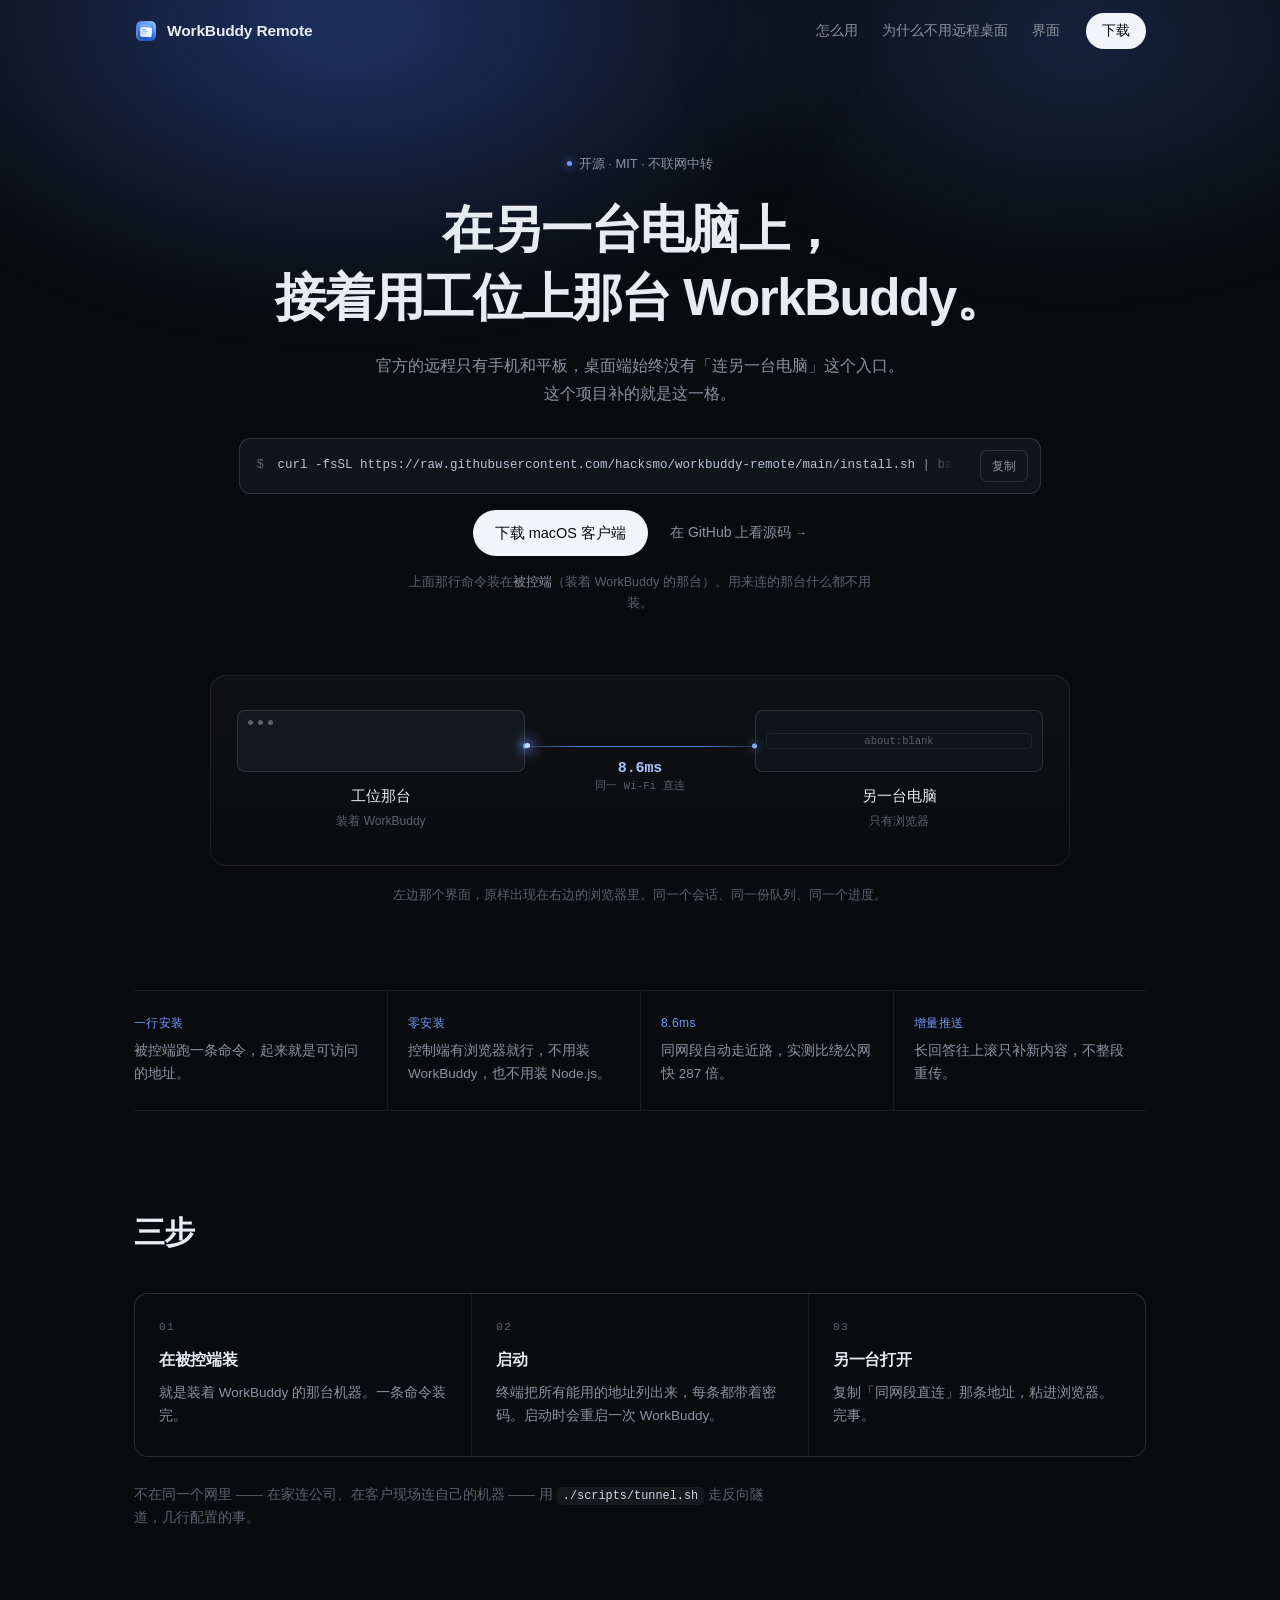
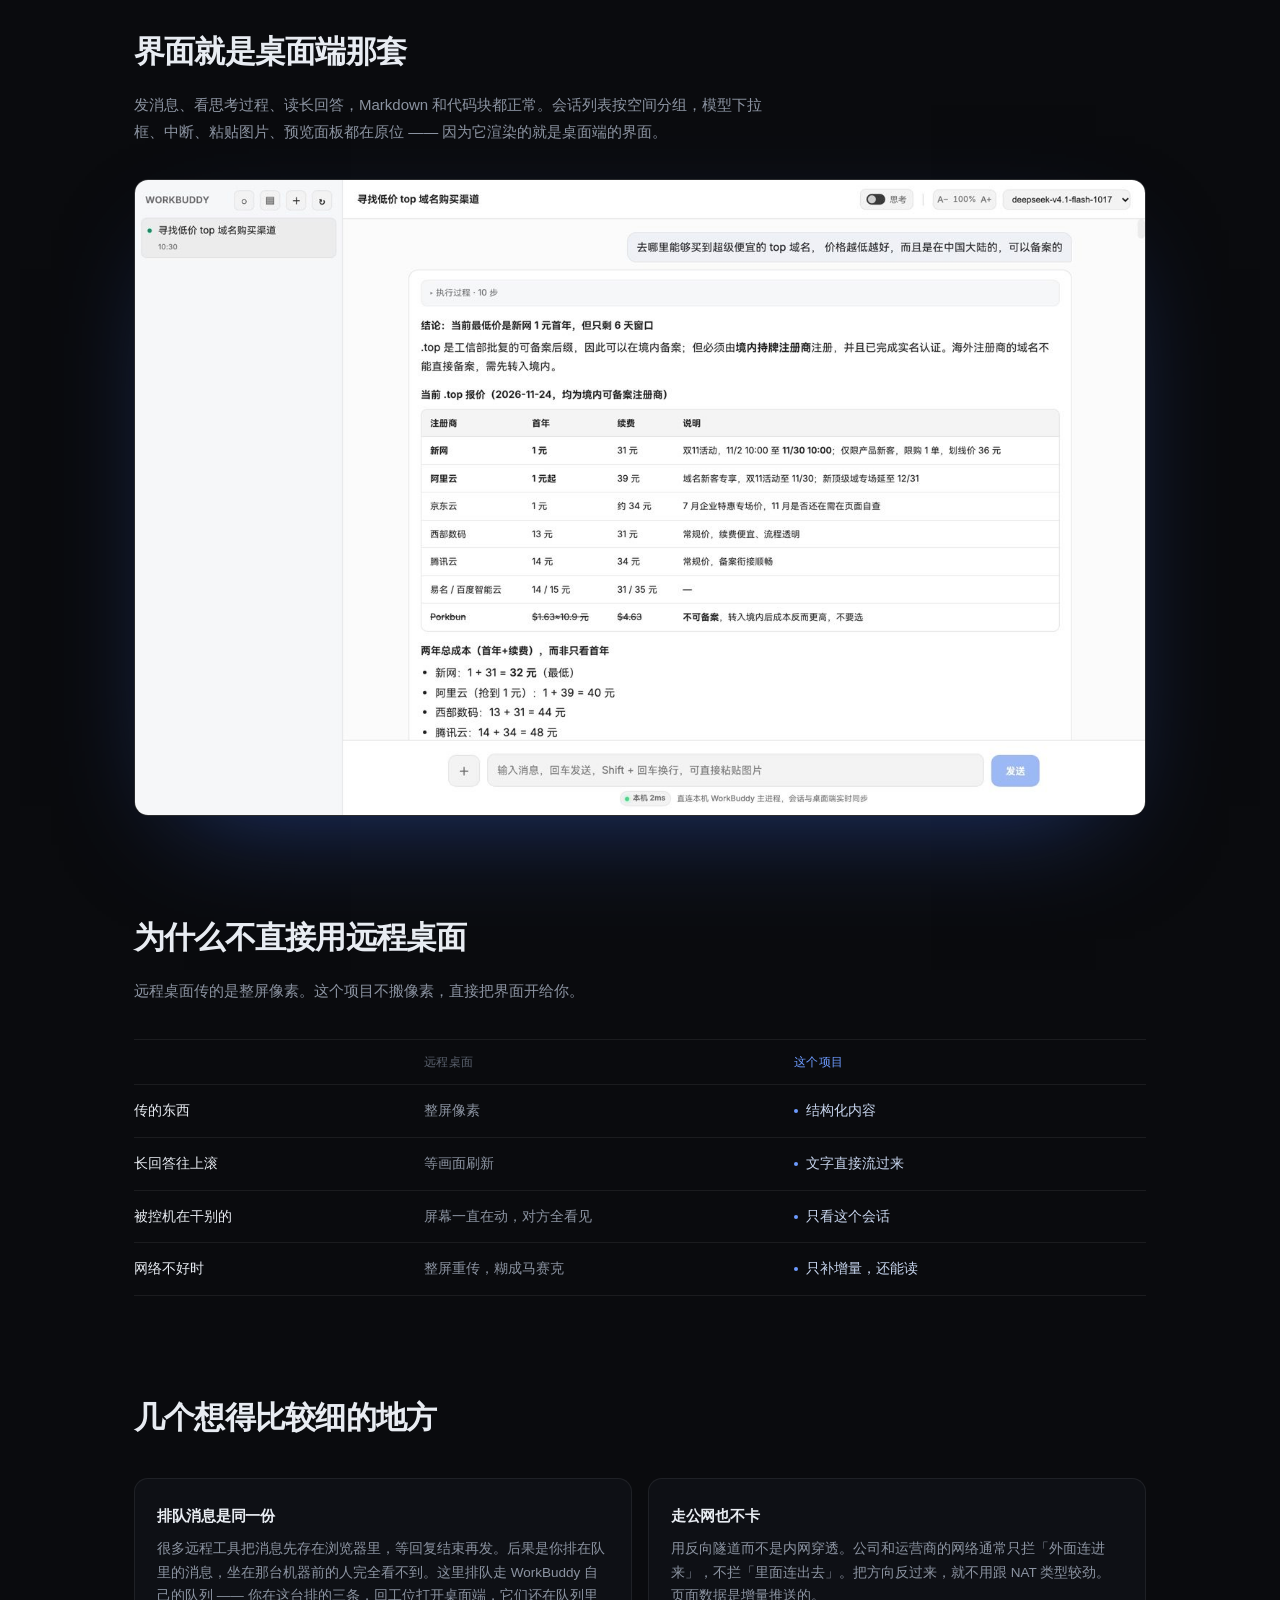
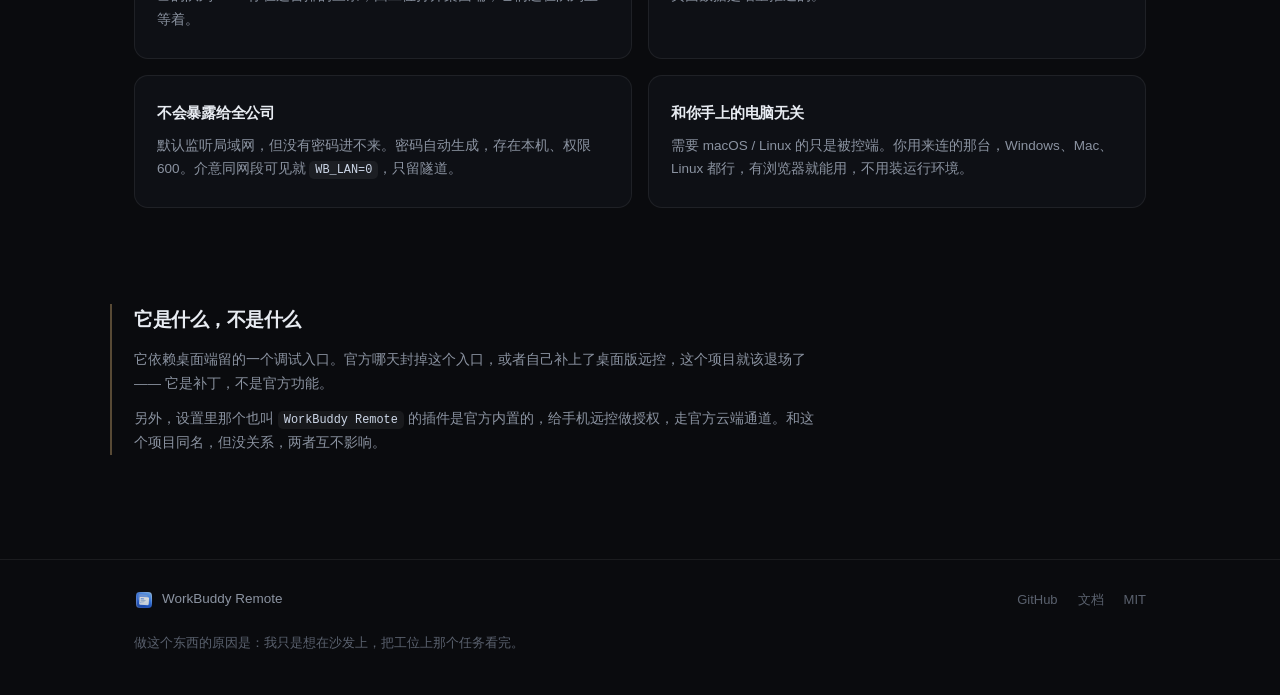
==== site/index.html @ 2e2d2203 "feat: 官网 + /app 部署形态 官网部署在 wb.hackmo.net 根路径，应用挪到 /app。 桥额外认 /app，前端和隧道侧不用改。 旧书签 /?token= 由页面脚本转到 /a" ====
<!DOCTYPE html>
<html lang="zh-CN">
<head>
<meta charset="utf-8">
<meta name="viewport" content="width=device-width, initial-scale=1">
<title>WorkBuddy Remote — 在另一台电脑上，接着用工位上那台 WorkBuddy</title>
<meta name="description" content="官方的远程只有手机和平板，桌面端没有「连另一台电脑」这个入口。这个项目补的就是这一格：在被控机上跑一个小服务，另一台电脑打开浏览器，就是同一个会话、同一份队列。开源，MIT。">
<meta name="theme-color" content="#0a0b0e">
<link rel="icon" href="icon-512.png">
<meta property="og:type" content="website">
<meta property="og:title" content="WorkBuddy Remote — 电脑连电脑">
<meta property="og:description" content="官方的远程只有手机和平板。这个项目补的是电脑连电脑：另一台电脑打开浏览器，就是工位那台的完整界面。">
<meta property="og:image" content="shot-app.jpg">
<meta name="twitter:card" content="summary_large_image">
<link rel="stylesheet" href="site.css">
</head>
<body>

<nav class="top">
  <div class="wrap">
    <a class="logo" href="/"><img src="icon-512.png" alt="" width="24" height="24">WorkBuddy Remote</a>
    <div class="links">
      <a href="#how">怎么用</a>
      <a href="#why">为什么不用远程桌面</a>
      <a href="#ui">界面</a>
    </div>
    <a class="btn sm" href="https://github.com/hacksmo/workbuddy-remote/releases/latest">下载</a>
  </div>
</nav>

<header class="hero">
  <div class="wrap">
    <p class="tag"><i></i>开源 · MIT · 不联网中转</p>
    <h1>在另一台电脑上，<br>接着用工位上那台 WorkBuddy。</h1>
    <p class="sub">官方的远程只有手机和平板，桌面端始终没有「连另一台电脑」这个入口。<br class="wide">这个项目补的就是这一格。</p>

    <div class="cta">
      <div class="cmd">
        <div class="cmd-scroll"><code><span class="p">$</span> curl -fsSL https://raw.githubusercontent.com/hacksmo/workbuddy-remote/main/install.sh | bash</code></div>
        <button type="button" class="copy" aria-label="复制安装命令">复制</button>
      </div>
      <div class="row">
        <a class="btn" href="https://github.com/hacksmo/workbuddy-remote/releases/latest/download/WorkBuddy-Remote.dmg">下载 macOS 客户端</a>
        <a class="arrow" href="https://github.com/hacksmo/workbuddy-remote">在 GitHub 上看源码 <span>→</span></a>
      </div>
      <p class="fine">上面那行命令装在<b>被控端</b>（装着 WorkBuddy 的那台）。用来连的那台什么都不用装。</p>
    </div>

    <!-- 首屏示意图：两台机器之间的连线，这是整个项目的核心，
         比放一张应用截图更直接说明它是干什么的。 -->
    <div class="diagram" aria-label="示意图：工位那台与另一台电脑之间建立直连">
      <div class="node">
        <div class="win-mini">
          <span class="dot"></span><span class="dot"></span><span class="dot"></span>
        </div>
        <b>工位那台</b>
        <em>装着 WorkBuddy</em>
      </div>

      <div class="wire">
        <div class="wire-line"><span class="pulse"></span></div>
        <div class="wire-tag"><b>8.6ms</b><em>同一 Wi-Fi 直连</em></div>
      </div>

      <div class="node right">
        <div class="win-mini bare">
          <span class="url">about:blank</span>
        </div>
        <b>另一台电脑</b>
        <em>只有浏览器</em>
      </div>
    </div>

    <p class="diagram-note">左边那个界面，原样出现在右边的浏览器里。同一个会话、同一份队列、同一个进度。</p>
  </div>
</header>

<section class="facts">
  <div class="wrap">
    <ul>
      <li><b>一行安装</b><p>被控端跑一条命令，起来就是可访问的地址。</p></li>
      <li><b>零安装</b><p>控制端有浏览器就行，不用装 WorkBuddy，也不用装 Node.js。</p></li>
      <li><b>8.6ms</b><p>同网段自动走近路，实测比绕公网快 287 倍。</p></li>
      <li><b>增量推送</b><p>长回答往上滚只补新内容，不整段重传。</p></li>
    </ul>
  </div>
</section>

<section id="how" class="sec">
  <div class="wrap">
    <h2>三步</h2>
    <div class="steps">
      <div class="step">
        <span class="n">01</span>
        <h3>在被控端装</h3>
        <p>就是装着 WorkBuddy 的那台机器。一条命令装完。</p>
      </div>
      <div class="step">
        <span class="n">02</span>
        <h3>启动</h3>
        <p>终端把所有能用的地址列出来，每条都带着密码。启动时会重启一次 WorkBuddy。</p>
      </div>
      <div class="step">
        <span class="n">03</span>
        <h3>另一台打开</h3>
        <p>复制「同网段直连」那条地址，粘进浏览器。完事。</p>
      </div>
    </div>
    <p class="note">不在同一个网里 —— 在家连公司、在客户现场连自己的机器 —— 用 <code>./scripts/tunnel.sh</code> 走反向隧道，几行配置的事。</p>
  </div>
</section>

<section id="ui" class="sec shot-sec">
  <div class="wrap">
    <h2>界面就是桌面端那套</h2>
    <p class="lead">发消息、看思考过程、读长回答，Markdown 和代码块都正常。会话列表按空间分组，模型下拉框、中断、粘贴图片、预览面板都在原位 —— 因为它渲染的就是桌面端的界面。</p>
    <div class="shot">
      <img src="shot-app.jpg" alt="在另一台电脑浏览器里打开的 WorkBuddy 界面" loading="lazy">
    </div>
  </div>
</section>

<section id="why" class="sec">
  <div class="wrap">
    <h2>为什么不直接用远程桌面</h2>
    <p class="lead">远程桌面传的是整屏像素。这个项目不搬像素，直接把界面开给你。</p>
    <div class="table">
      <div class="tr th"><span></span><span>远程桌面</span><span>这个项目</span></div>
      <div class="tr"><span>传的东西</span><span>整屏像素</span><span class="good">结构化内容</span></div>
      <div class="tr"><span>长回答往上滚</span><span>等画面刷新</span><span class="good">文字直接流过来</span></div>
      <div class="tr"><span>被控机在干别的</span><span>屏幕一直在动，对方全看见</span><span class="good">只看这个会话</span></div>
      <div class="tr"><span>网络不好时</span><span>整屏重传，糊成马赛克</span><span class="good">只补增量，还能读</span></div>
    </div>
  </div>
</section>

<section class="sec">
  <div class="wrap">
    <h2>几个想得比较细的地方</h2>
    <div class="cards">
      <div class="card">
        <h3>排队消息是同一份</h3>
        <p>很多远程工具把消息先存在浏览器里，等回复结束再发。后果是你排在队里的消息，坐在那台机器前的人完全看不到。这里排队走 WorkBuddy 自己的队列 —— 你在这台排的三条，回工位打开桌面端，它们还在队列里等着。</p>
      </div>
      <div class="card">
        <h3>走公网也不卡</h3>
        <p>用反向隧道而不是内网穿透。公司和运营商的网络通常只拦「外面连进来」，不拦「里面连出去」。把方向反过来，就不用跟 NAT 类型较劲。页面数据是增量推送的。</p>
      </div>
      <div class="card">
        <h3>不会暴露给全公司</h3>
        <p>默认监听局域网，但没有密码进不来。密码自动生成，存在本机、权限 600。介意同网段可见就 <code>WB_LAN=0</code>，只留隧道。</p>
      </div>
      <div class="card">
        <h3>和你手上的电脑无关</h3>
        <p>需要 macOS / Linux 的只是被控端。你用来连的那台，Windows、Mac、Linux 都行，有浏览器就能用，不用装运行环境。</p>
      </div>
    </div>
  </div>
</section>

<section class="sec honest">
  <div class="wrap">
    <h2>它是什么，不是什么</h2>
    <p>它依赖桌面端留的一个调试入口。官方哪天封掉这个入口，或者自己补上了桌面版远控，这个项目就该退场了 —— 它是补丁，不是官方功能。</p>
    <p>另外，设置里那个也叫 <code>WorkBuddy Remote</code> 的插件是官方内置的，给手机远控做授权，走官方云端通道。和这个项目同名，但没关系，两者互不影响。</p>
  </div>
</section>

<footer>
  <div class="wrap">
    <div class="f-left">
      <img src="icon-512.png" alt="" width="20" height="20">
      <span>WorkBuddy Remote</span>
    </div>
    <div class="f-right">
      <a href="https://github.com/hacksmo/workbuddy-remote">GitHub</a>
      <a href="https://github.com/hacksmo/workbuddy-remote/blob/main/README.md">文档</a>
      <a href="https://github.com/hacksmo/workbuddy-remote/blob/main/LICENSE">MIT</a>
    </div>
  </div>
  <div class="wrap f-note">
    <p>做这个东西的原因是：我只是想在沙发上，把工位上那个任务看完。</p>
  </div>
</footer>

<script>
/* 复制安装命令 */
document.querySelector('.copy')?.addEventListener('click', function () {
  var cmd = 'curl -fsSL https://raw.githubusercontent.com/hacksmo/workbuddy-remote/main/install.sh | bash';
  var btn = this, old = btn.textContent;
  var done = function () {
    btn.textContent = '已复制'; btn.classList.add('ok');
    setTimeout(function () { btn.textContent = old; btn.classList.remove('ok'); }, 1600);
  };
  if (navigator.clipboard && window.isSecureContext) {
    navigator.clipboard.writeText(cmd).then(done, function () {});
  } else {
    var ta = document.createElement('textarea');
    ta.value = cmd; ta.style.position = 'fixed'; ta.style.opacity = '0';
    document.body.appendChild(ta); ta.select();
    try { document.execCommand('copy'); done(); } catch (e) {}
    document.body.removeChild(ta);
  }
  /* 窄屏命令条是横向滚动的，复制后把它滚到末尾：
     用户点「复制」时看到的应该是「| bash」结尾，而不是半截 URL。 */
  var box = document.querySelector('.cmd code');
  if (box && box.scrollWidth > box.clientWidth) box.scrollLeft = box.scrollWidth;
});

/* 旧的带密码链接：以前书签里存的是 https://wb.hackmo.net/?token=xxx，
   现在根路径是官网了。检测到 token 就直接转到应用，别让老链接失效。 */
(function () {
  var t = new URLSearchParams(location.search).get('token');
  if (t) location.replace('/app?token=' + encodeURIComponent(t));
})();

/* 导航滚动时加背景 */
(function () {
  var nav = document.querySelector('nav.top');
  var on = function () { nav.classList.toggle('scrolled', window.scrollY > 12); };
  on(); addEventListener('scroll', on, { passive: true });
})();
</script>
</body>
</html>
---- site/site.css ----
/* ==========================================================================
   WorkBuddy Remote — 官网
   深色、单一强调色（取应用图标的蓝）。版式参考 Sift 官网的骨架：
   fixed nav → 大标题 → 一行安装 → 事实条 → 分节 → 对比表 → 页脚。
   但视觉语言按这个项目的性格来：线更少、更冷、不用 macOS 窗口样例，
   首屏放的是一条「两台机器连着」的线。
   ========================================================================== */

:root {
  --bg: #0a0b0e;
  --bg2: #0e1015;
  --card: #11141a;
  --line: rgba(255, 255, 255, .07);
  --line2: rgba(255, 255, 255, .13);
  --tx: #e8ecf2;
  --mu: #8b93a1;
  --mu2: #5a616e;
  --blue: #6d9bff;
  --blue-d: #3b6ae0;
  --ok: #7ee0a8;
  --sans: -apple-system, "SF Pro Text", "PingFang SC", "Hiragino Sans GB",
          "Microsoft YaHei", "Helvetica Neue", Arial, sans-serif;
  --mono: ui-monospace, "SF Mono", Menlo, Consolas, monospace;
}

* { box-sizing: border-box; margin: 0; padding: 0 }

html {
  scroll-behavior: smooth;
  color-scheme: dark;
  scroll-padding-top: 84px;
}

body {
  background: var(--bg);
  color: var(--tx);
  font: 16px/1.68 var(--sans);
  -webkit-font-smoothing: antialiased;
  overflow-x: hidden;
}

a { color: inherit; text-decoration: none }
button { font: inherit; color: inherit; background: none; border: 0; cursor: pointer }
img { max-width: 100%; display: block }
:focus-visible { outline: 2px solid var(--blue); outline-offset: 3px; border-radius: 6px }

.wrap { max-width: 1060px; margin: 0 auto; padding: 0 24px }

h1, h2, h3 { font-weight: 600; letter-spacing: -.02em }
code {
  font-family: var(--mono);
  font-size: .88em;
  background: rgba(255, 255, 255, .06);
  border-radius: 5px;
  padding: 2px 6px;
  color: #cdd7e8;
}

/* ---------- nav ---------- */
nav.top {
  position: fixed; inset: 0 0 auto 0; z-index: 50;
  border-bottom: 1px solid transparent;
  transition: background .3s, border-color .3s;
}
nav.top.scrolled {
  background: rgba(10, 11, 14, .76);
  backdrop-filter: blur(14px); -webkit-backdrop-filter: blur(14px);
  border-color: var(--line);
}
nav.top .wrap { height: 62px; display: flex; align-items: center; gap: 26px }
.logo {
  display: flex; align-items: center; gap: 9px;
  font-weight: 600; font-size: 15.5px; letter-spacing: -.01em;
  margin-right: auto; white-space: nowrap;
}
.logo img { width: 24px; height: 24px; border-radius: 7px }
.links { display: flex; gap: 24px; font-size: 14px; color: var(--mu) }
.links a { transition: color .2s; white-space: nowrap }
.links a:hover { color: var(--tx) }

.btn {
  display: inline-flex; align-items: center; justify-content: center; gap: 8px;
  background: #f1f4f9; color: #080a0d;
  border-radius: 999px; padding: 11px 22px;
  font-size: 14.5px; font-weight: 500; white-space: nowrap;
  transition: transform .2s, box-shadow .2s;
}
.btn:hover { transform: translateY(-1px); box-shadow: 0 8px 28px -6px rgba(109, 155, 255, .5) }
.btn.sm { padding: 7px 16px; font-size: 13.5px }
.arrow { font-size: 14px; color: var(--mu); transition: color .2s }
.arrow span { font-size: 12px }
.arrow:hover { color: var(--tx) }

/* ---------- hero ---------- */
.hero { position: relative; padding: 148px 0 0; text-align: center }

/* 极光：两块大半径柔光，慢慢飘。给深色底一点空间感，
   不抢内容——所以不透明度压得很低，最亮处也只有 .5。 */
.hero::before, .hero::after {
  content: ""; position: absolute; border-radius: 50%;
  filter: blur(30px); pointer-events: none; z-index: -1;
}
.hero::before {
  width: 1000px; height: 600px; left: -12%; top: -280px;
  background: radial-gradient(closest-side, rgba(59, 106, 224, .42), rgba(59, 106, 224, 0));
  animation: drift 24s ease-in-out infinite alternate;
}
.hero::after {
  width: 760px; height: 480px; right: -14%; top: -200px;
  background: radial-gradient(closest-side, rgba(45, 82, 160, .34), rgba(45, 82, 160, 0));
  animation: drift 30s ease-in-out infinite alternate-reverse;
}
@keyframes drift { to { transform: translate3d(80px, 44px, 0) scale(1.06) } }

.tag {
  display: inline-flex; align-items: center; gap: 7px;
  font-size: 13px; color: var(--mu); margin-bottom: 22px;
}
.tag i {
  width: 5px; height: 5px; border-radius: 50%;
  background: var(--blue); box-shadow: 0 0 10px var(--blue);
}

.hero h1 {
  font-size: clamp(26px, 4vw, 52px);
  line-height: 1.32;
  letter-spacing: -.03em;
  font-weight: 600;
}
.sub {
  max-width: 620px; margin: 20px auto 0;
  color: var(--mu); font-size: 16px; line-height: 1.75;
}

.cta { margin-top: 30px; display: flex; flex-direction: column; align-items: center; gap: 16px }
.cta .row {
  display: flex; gap: 22px; align-items: center;
  flex-wrap: wrap; justify-content: center;
}
.fine { font-size: 12.5px; color: var(--mu2); line-height: 1.7; max-width: 480px }
.fine b { color: var(--mu); font-weight: 500 }

/* 安装命令条：等宽字体 + 右侧复制。
   窄屏下这条命令比屏幕宽，绝不能让它撑破布局 —— 所以 code 自己横向滚动，
   并且在右边缘加一层渐隐，暗示「还能往右拖」。没有渐隐的话，
   用户看到的是被硬切掉的半截 URL，会以为页面坏了。 */
.cmd {
  display: flex; align-items: center; gap: 12px;
  max-width: 100%;
  background: var(--card);
  border: 1px solid var(--line2);
  border-radius: 11px;
  padding: 11px 12px 11px 16px;
  text-align: left;
}
.cmd .cmd-scroll { position: relative; min-width: 0; flex: 1; overflow: hidden }
.cmd .cmd-scroll::after {
  content: ""; position: absolute; top: -2px; right: 0; bottom: -2px; width: 52px;
  background: linear-gradient(90deg, rgba(17, 20, 26, 0) 0%, var(--card) 72%);
  pointer-events: none;
}
.cmd code {
  display: block;
  background: none; padding: 0; font-size: 12.5px; color: #b9c4d6;
  white-space: nowrap; overflow-x: auto; scrollbar-width: none;
}
.cmd code::-webkit-scrollbar { display: none }
.cmd .p { color: var(--mu2); margin-right: 6px }
.copy {
  flex: none; font-size: 12px; color: var(--mu);
  border: 1px solid var(--line2); border-radius: 7px;
  padding: 5px 11px; transition: color .2s, border-color .2s, background .2s;
}
.copy:hover { color: var(--tx); border-color: rgba(255, 255, 255, .3) }
.copy.ok { color: var(--ok); border-color: rgba(126, 224, 168, .4); background: rgba(126, 224, 168, .08) }

/* ---------- 首屏连线示意图 ---------- */
.diagram {
  display: grid;
  grid-template-columns: 1fr minmax(150px, 230px) 1fr;
  align-items: center;
  max-width: 860px;
  margin: 60px auto 0;
  padding: 34px 26px;
  border: 1px solid var(--line);
  border-radius: 16px;
  background: linear-gradient(180deg, rgba(255, 255, 255, .028), rgba(255, 255, 255, .008));
}
.diagram .node { text-align: center }
.diagram .node b { display: block; font-size: 14.5px; font-weight: 500; margin-top: 12px }
.diagram .node em {
  display: block; font-style: normal;
  font-size: 12px; color: var(--mu2); margin-top: 3px;
}

/* 两个窗口的缩略：左边有标题栏三个点，右边只有地址栏，
   差别本身就是「被控端跑着应用 / 控制端只是个浏览器」的暗示。 */
.win-mini {
  height: 62px; border-radius: 8px;
  background: #14171e;
  border: 1px solid var(--line2);
  display: flex; align-items: flex-start; gap: 5px;
  padding: 9px 10px;
}
.win-mini .dot { width: 5px; height: 5px; border-radius: 50%; background: var(--mu2) }
.win-mini.bare { align-items: center; background: #10131a }
.win-mini .url {
  font: 10.5px var(--mono); color: var(--mu2);
  border: 1px solid var(--line); border-radius: 4px;
  padding: 1px 7px; width: 100%;
}

/* 连线：做成一条有端点圆圈的实线，不再靠渐变淡出。
   最早写成两端透明的渐变，结果是整条线几乎看不见 —— 而它是首屏唯一的
   视觉主张，弱化到不可辨就等于没画。现在两端各一个小圆点当「接口」。 */
.wire { position: relative; text-align: center }
.wire-line {
  position: relative; height: 1px;
  background: linear-gradient(90deg, rgba(109, 155, 255, .18), rgba(109, 155, 255, .8) 22%, rgba(109, 155, 255, .8) 78%, rgba(109, 155, 255, .18));
}
.wire-line::before, .wire-line::after {
  content: ""; position: absolute; top: 50%;
  width: 5px; height: 5px; border-radius: 50%;
  background: #7ea6ff; transform: translateY(-50%);
  box-shadow: 0 0 9px rgba(109, 155, 255, .9);
}
.wire-line::before { left: -2px }
.wire-line::after  { right: -2px }
/* 沿着线跑的一个光点，表示「有东西在实时流过去」。 */
.wire-line .pulse {
  position: absolute; top: -2.5px; left: 0;
  width: 5px; height: 5px; border-radius: 50%;
  background: #cfdcff; box-shadow: 0 0 14px 3px rgba(109, 155, 255, .95);
  animation: run 2.6s cubic-bezier(.5, 0, .5, 1) infinite;
}
@keyframes run {
  0% { left: 2%; opacity: 0 }
  15% { opacity: 1 }
  85% { opacity: 1 }
  100% { left: 94%; opacity: 0 }
}
/* 标签压在线的下方中间，数值比说明重，一眼能抓到这个项目的速度卖点。 */
.wire-tag {
  margin-top: 13px; white-space: nowrap;
  display: flex; flex-direction: column; align-items: center; gap: 1px;
}
.wire-tag b {
  font: 600 15px var(--mono); color: #a9c4ff;
  letter-spacing: -.01em;
}
.wire-tag em {
  font-style: normal; font-size: 10.5px; color: var(--mu2);
  font-family: var(--mono); letter-spacing: .02em;
}

.diagram-note {
  font-size: 13px; color: var(--mu2);
  margin-top: 18px; text-align: center;
}

/* ---------- 事实条 ---------- */
.facts { padding: 84px 0 0 }
.facts ul {
  display: grid; grid-template-columns: repeat(4, 1fr);
  list-style: none;
  border-top: 1px solid var(--line);
  border-bottom: 1px solid var(--line);
}
.facts li { padding: 22px 20px 24px; border-left: 1px solid var(--line) }
.facts li:first-child { border-left: 0; padding-left: 0 }
.facts b {
  display: block; font-size: 12px; font-weight: 500;
  color: var(--blue); letter-spacing: .04em; margin-bottom: 7px;
}
.facts p { font-size: 13.5px; line-height: 1.7; color: var(--mu) }

/* ---------- 通用分节 ---------- */
.sec { padding: 96px 0 0 }
.sec > .wrap > h2 {
  font-size: clamp(22px, 2.6vw, 31px);
  letter-spacing: -.025em;
  margin-bottom: 14px;
}
.lead {
  max-width: 640px; color: var(--mu);
  font-size: 15px; line-height: 1.78; margin-bottom: 34px;
}
.note {
  margin-top: 26px; font-size: 13.5px; color: var(--mu2);
  max-width: 640px; line-height: 1.75;
}

/* 三步：编号很大、很淡，压在上面当节奏标记，不用图标。 */
.steps {
  display: grid; grid-template-columns: repeat(3, 1fr);
  gap: 1px; background: var(--line);
  border: 1px solid var(--line); border-radius: 14px;
  overflow: hidden; margin-top: 34px;
}
.step { background: var(--bg); padding: 26px 24px 28px }
.step .n {
  display: block; font: 500 11.5px var(--mono);
  color: var(--mu2); letter-spacing: .1em; margin-bottom: 14px;
}
.step h3 { font-size: 15.5px; font-weight: 600; margin-bottom: 8px }
.step p { font-size: 13.5px; line-height: 1.72; color: var(--mu) }

/* 截图：只给一层很淡的描边和外扩光，不用窗口假 chrome ——
   图里本来就是一个完整的界面，再套一层浏览器框会显得廉价。 */
.shot {
  border: 1px solid var(--line2);
  border-radius: 14px;
  overflow: hidden;
  box-shadow: 0 40px 110px -50px rgba(59, 106, 224, .55);
}
.shot img { width: 100%; height: auto }

/* ---------- 对比表 ---------- */
.table {
  border-top: 1px solid var(--line);
  border-bottom: 1px solid var(--line);
  margin-top: 30px;
}
.tr {
  display: grid;
  grid-template-columns: 1.1fr 1.5fr 1.5fr;
  border-top: 1px solid var(--line);
}
.tr:first-child { border-top: 0 }
.tr > span {
  padding: 15px 18px;
  font-size: 13.5px;
  color: var(--mu);
  line-height: 1.6;
}
.tr > span:first-child { color: var(--tx); padding-left: 0 }
.tr.th > span {
  font-size: 11.5px; color: var(--mu2);
  letter-spacing: .05em; padding-top: 13px; padding-bottom: 13px;
}
.tr.th > span:last-child { color: var(--blue) }
.tr .good { color: #c8d6ef }
.tr .good::before {
  content: ""; display: inline-block;
  width: 4px; height: 4px; border-radius: 50%;
  background: var(--blue); margin-right: 8px; vertical-align: 2px;
}

/* ---------- 卡片 ---------- */
.cards {
  display: grid; grid-template-columns: 1fr 1fr;
  gap: 16px; margin-top: 34px;
}
.card {
  padding: 24px 22px 26px;
  border: 1px solid var(--line);
  border-radius: 14px;
  background: var(--bg2);
  transition: border-color .25s, background .25s;
}
.card:hover { border-color: var(--line2); background: #111419 }
.card h3 { font-size: 15px; font-weight: 600; margin-bottom: 9px }
.card p { font-size: 13.5px; line-height: 1.75; color: var(--mu) }

/* 诚实声明：故意用一层很淡的琥珀色边框，和正文区分开，
   读起来像脚注而不是卖点。 */
.honest > .wrap {
  border-left: 2px solid rgba(255, 208, 138, .32);
  padding-left: 22px;
}
.honest h2 { font-size: 19px !important; margin-bottom: 12px !important }
.honest p {
  font-size: 13.5px; line-height: 1.8;
  color: var(--mu); max-width: 680px; margin-bottom: 10px;
}

/* ---------- footer ---------- */
footer {
  margin-top: 104px;
  border-top: 1px solid var(--line);
  padding: 28px 0 40px;
}
footer .wrap { display: flex; align-items: center; gap: 20px }
.f-left {
  display: flex; align-items: center; gap: 8px;
  font-size: 13.5px; color: var(--mu);
  margin-right: auto;
}
.f-left img { width: 20px; height: 20px; border-radius: 6px; opacity: .85 }
.f-right { display: flex; gap: 20px; font-size: 13px; color: var(--mu2) }
.f-right a { transition: color .2s }
.f-right a:hover { color: var(--tx) }
.f-note { margin-top: 22px }
.f-note p { font-size: 12.5px; color: var(--mu2) }

/* ---------- 窄屏 ---------- */
@media (max-width: 860px) {
  .links { display: none }
  .hero { padding-top: 116px }
  .diagram {
    grid-template-columns: 1fr;
    gap: 18px; padding: 26px 20px;
  }
  /* 竖排时线要变成纵向，光点也跟着改成上下跑 */
  .wire-line {
    width: 1px; height: 34px; margin: 0 auto;
    background: linear-gradient(180deg, transparent, rgba(109, 155, 255, .55) 20%, rgba(109, 155, 255, .55) 80%, transparent);
  }
  .wire-line .pulse {
    top: 0; left: -2px;
    animation: run-down 2.6s cubic-bezier(.5, 0, .5, 1) infinite;
  }
  @keyframes run-down {
    0% { top: 2%; opacity: 0 }
    15% { opacity: 1 }
    85% { opacity: 1 }
    100% { top: 92%; opacity: 0 }
  }
  .wire-tag { margin-top: 10px; font-size: 11px }

  .facts ul { grid-template-columns: 1fr 1fr }
  .facts li { border-left: 0; padding-left: 0; border-top: 1px solid var(--line) }
  .facts li:nth-child(-n+2) { border-top: 0 }
  .facts li:nth-child(even) { padding-left: 18px; border-left: 1px solid var(--line) }

  .steps { grid-template-columns: 1fr }
  .cards { grid-template-columns: 1fr }

  /* 对比表在窄屏改成一格一块：三列并排会把中文挤成竖排单字 */
  .tr.th { display: none }
  .tr {
    grid-template-columns: 1fr;
    padding: 16px 0;
  }
  .tr > span { padding: 2px 0; font-size: 13px }
  .tr > span:first-child {
    font-size: 11.5px; color: var(--mu2);
    letter-spacing: .04em; margin-bottom: 6px;
  }
  .tr > span:nth-child(2)::before { content: "远程桌面 · "; color: var(--mu2) }
  .tr > span:nth-child(3)::before { content: "这个项目 · "; color: var(--mu2) }

  footer .wrap { flex-direction: column; align-items: flex-start; gap: 14px }
  .f-right { gap: 18px }
}

@media (max-width: 560px) {
  .wrap { padding: 0 18px }
  .hero { padding-top: 104px }
  .cmd { padding: 10px; gap: 8px; width: 100% }
  /* 12.5px 在手机上不好读，而且这条命令是唯一入口，不该缩到次要。
     11px 那版截图里已经糊成一片，加到 12px 并缩小左右内边距换空间。 */
  .cmd code { font-size: 12px }
  .cmd .cmd-scroll::after { width: 44px }
  .cta .row { gap: 14px }
  .sec { padding-top: 72px }
  .facts { padding-top: 60px }
  .honest > .wrap { padding-left: 16px }
}

@media (max-width: 380px) {
  .hero h1 { font-size: 23px }
  .wire-tag { font-size: 10px }
}

@media (prefers-reduced-motion: reduce) {
  * { animation: none !important; transition: none !important }
  html { scroll-behavior: auto }
}
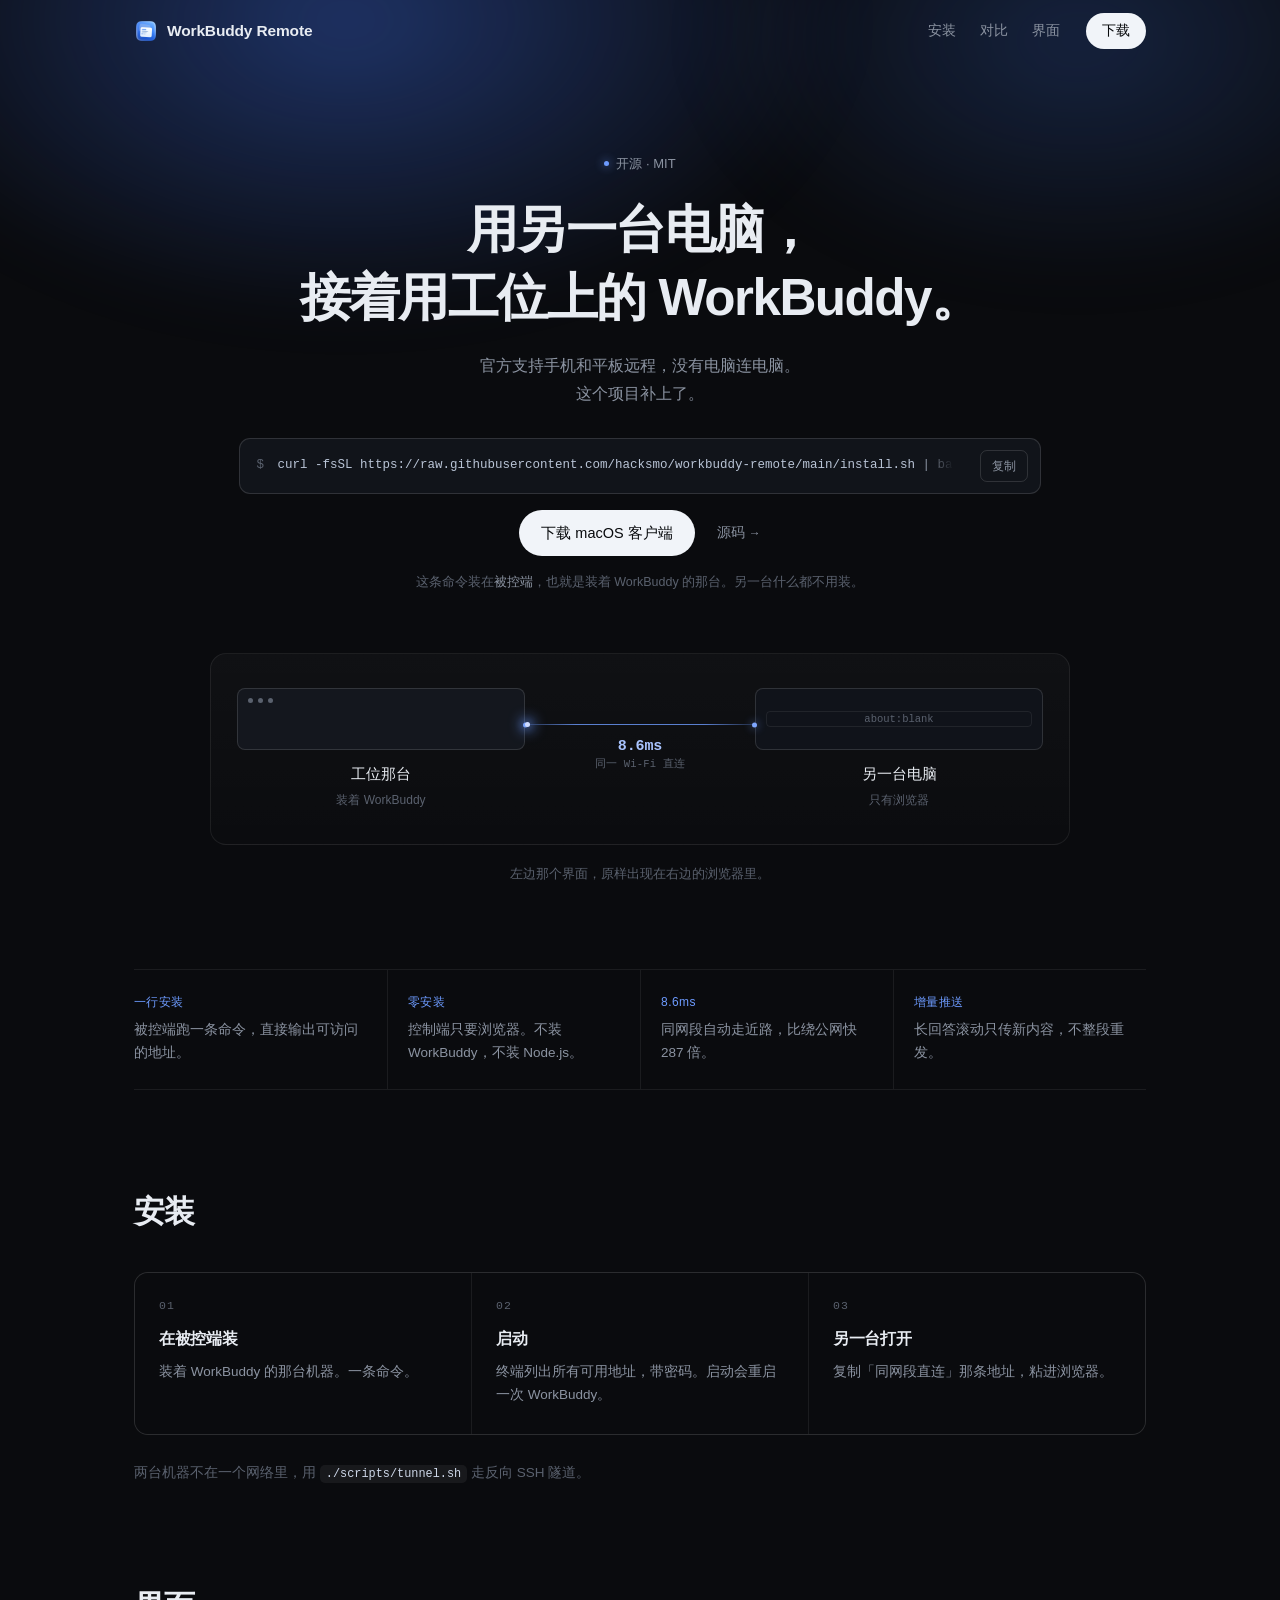
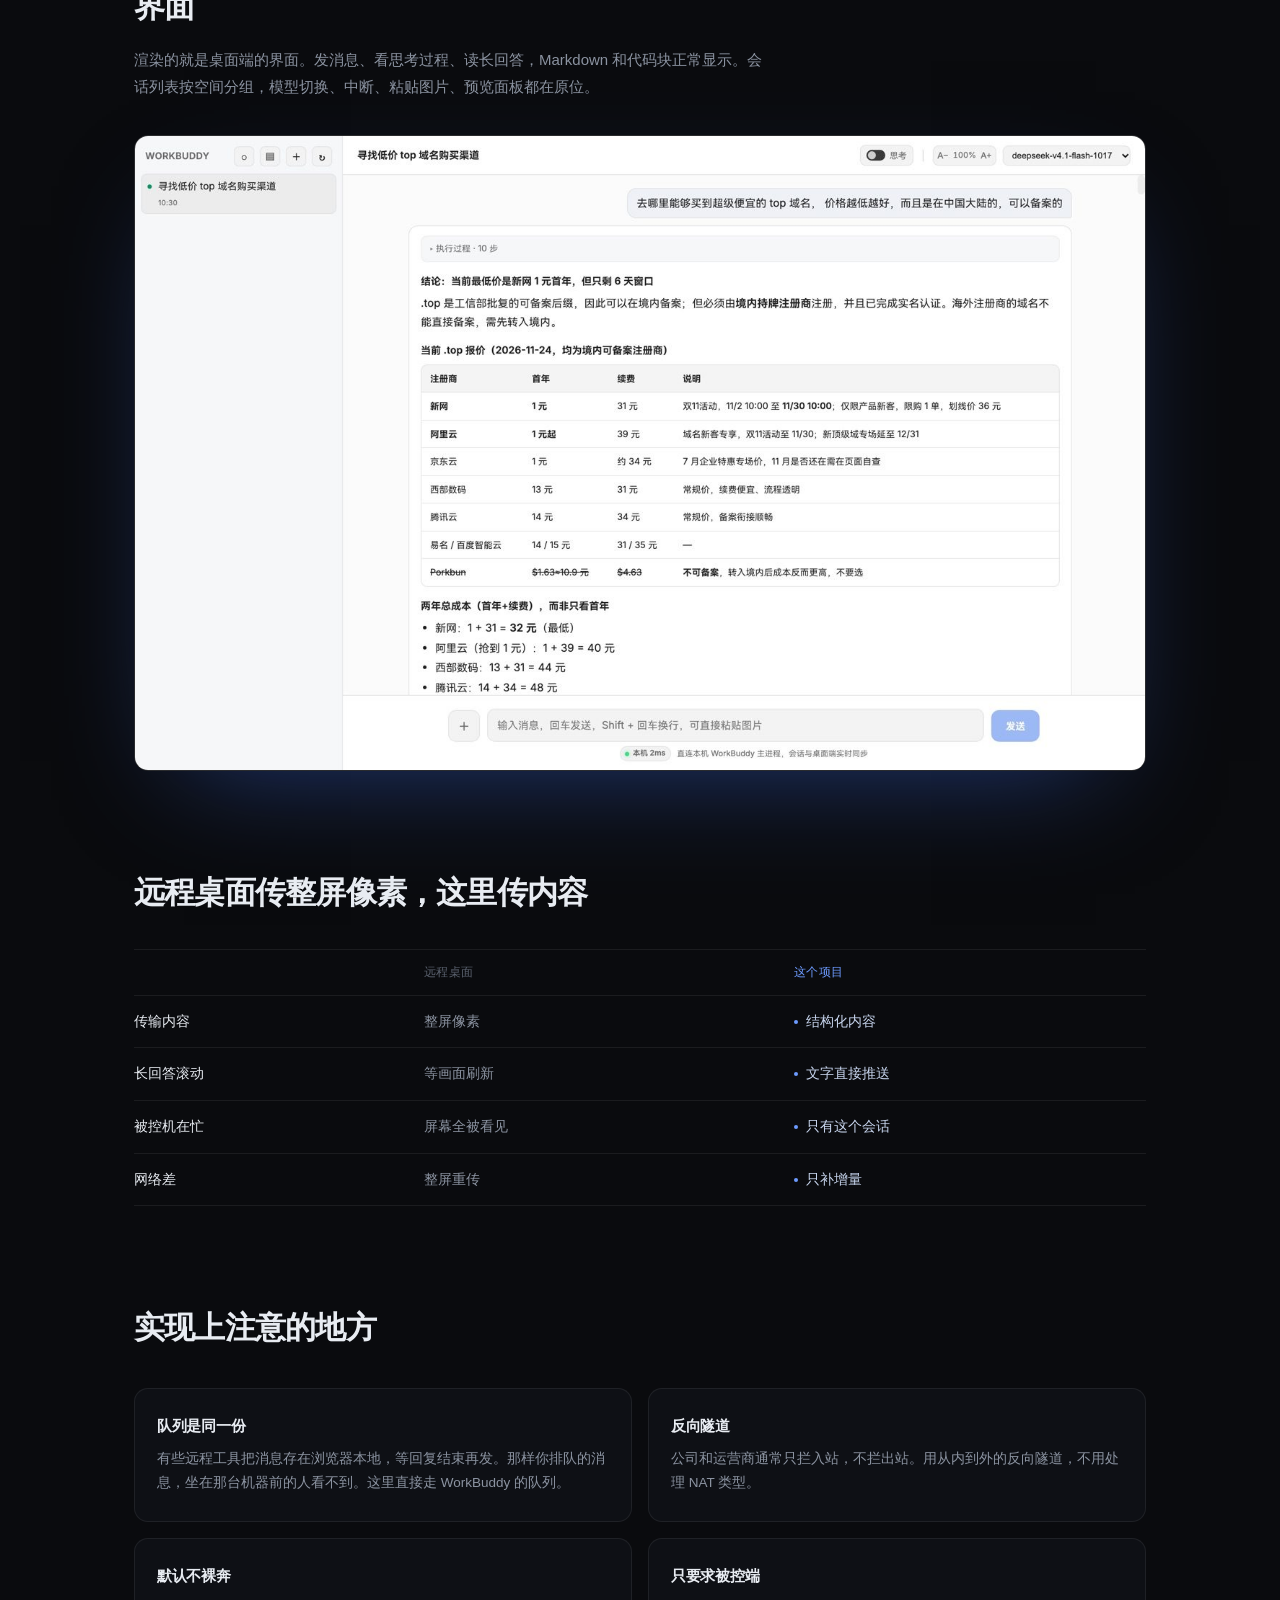
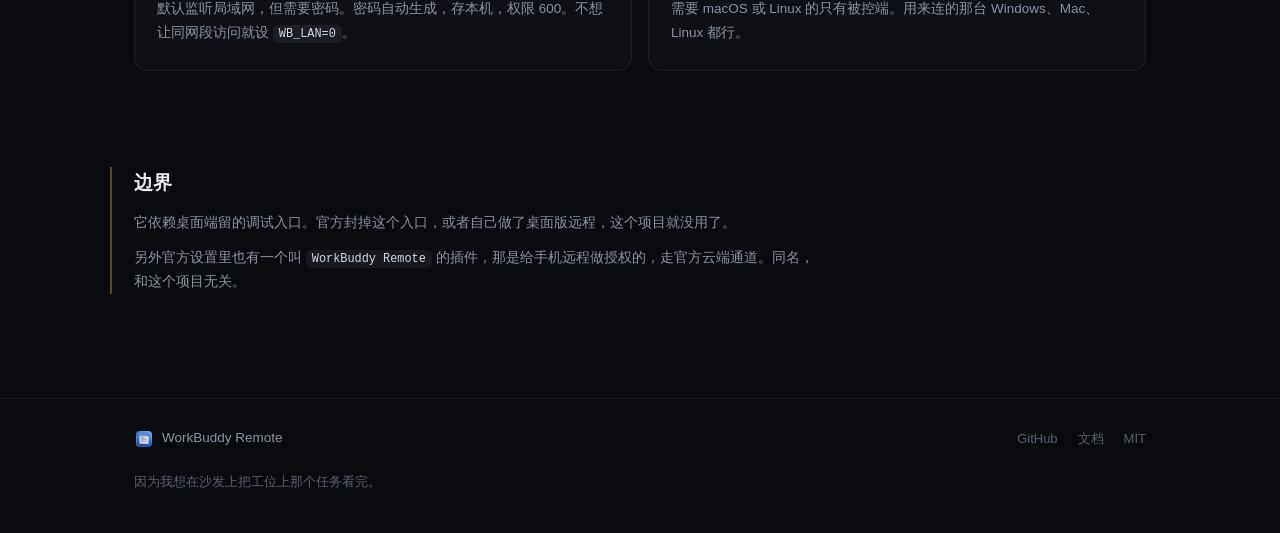
==== commit 86d570a9: "fix(site): 移动端排版 + 文案去 AI 味 排版： - 对比表 .good::before 的 width 未重置，窄屏文字被压成竖排单字 - .cmd code 缺 min-width:" ====
--- a/site/index.html
+++ b/site/index.html
@@ -3,13 +3,14 @@
 <head>
 <meta charset="utf-8">
 <meta name="viewport" content="width=device-width, initial-scale=1">
-<title>WorkBuddy Remote — 在另一台电脑上，接着用工位上那台 WorkBuddy</title>
-<meta name="description" content="官方的远程只有手机和平板，桌面端没有「连另一台电脑」这个入口。这个项目补的就是这一格：在被控机上跑一个小服务，另一台电脑打开浏览器，就是同一个会话、同一份队列。开源，MIT。">
+<title>WorkBuddy Remote — 用另一台电脑接着用工位上的 WorkBuddy</title>
+<meta name="description" content="WorkBuddy 官方只支持手机和平板远程。这个项目让你在另一台电脑的浏览器里打开工位那台的完整界面，会话、队列、模型配置都是同一份。开源，MIT。">
 <meta name="theme-color" content="#0a0b0e">
 <link rel="icon" href="icon-512.png">
+<link rel="apple-touch-icon" href="apple-touch-icon.png">
 <meta property="og:type" content="website">
 <meta property="og:title" content="WorkBuddy Remote — 电脑连电脑">
-<meta property="og:description" content="官方的远程只有手机和平板。这个项目补的是电脑连电脑：另一台电脑打开浏览器，就是工位那台的完整界面。">
+<meta property="og:description" content="在另一台电脑的浏览器里打开工位那台的完整界面。开源，MIT。">
 <meta property="og:image" content="shot-app.jpg">
 <meta name="twitter:card" content="summary_large_image">
 <link rel="stylesheet" href="site.css">
@@ -20,8 +21,8 @@
   <div class="wrap">
     <a class="logo" href="/"><img src="icon-512.png" alt="" width="24" height="24">WorkBuddy Remote</a>
     <div class="links">
-      <a href="#how">怎么用</a>
-      <a href="#why">为什么不用远程桌面</a>
+      <a href="#how">安装</a>
+      <a href="#why">对比</a>
       <a href="#ui">界面</a>
     </div>
     <a class="btn sm" href="https://github.com/hacksmo/workbuddy-remote/releases/latest">下载</a>
@@ -30,9 +31,9 @@
 
 <header class="hero">
   <div class="wrap">
-    <p class="tag"><i></i>开源 · MIT · 不联网中转</p>
-    <h1>在另一台电脑上，<br>接着用工位上那台 WorkBuddy。</h1>
-    <p class="sub">官方的远程只有手机和平板，桌面端始终没有「连另一台电脑」这个入口。<br class="wide">这个项目补的就是这一格。</p>
+    <p class="tag"><i></i>开源 · MIT</p>
+    <h1>用另一台电脑，<br>接着用工位上的 WorkBuddy。</h1>
+    <p class="sub">官方支持手机和平板远程，没有电脑连电脑。<br class="wide">这个项目补上了。</p>
 
     <div class="cta">
       <div class="cmd">
@@ -41,9 +42,9 @@
       </div>
       <div class="row">
         <a class="btn" href="https://github.com/hacksmo/workbuddy-remote/releases/latest/download/WorkBuddy-Remote.dmg">下载 macOS 客户端</a>
-        <a class="arrow" href="https://github.com/hacksmo/workbuddy-remote">在 GitHub 上看源码 <span>→</span></a>
-      </div>
-      <p class="fine">上面那行命令装在<b>被控端</b>（装着 WorkBuddy 的那台）。用来连的那台什么都不用装。</p>
+        <a class="arrow" href="https://github.com/hacksmo/workbuddy-remote">源码 <span>→</span></a>
+      </div>
+      <p class="fine">这条命令装在<b>被控端</b>，也就是装着 WorkBuddy 的那台。另一台什么都不用装。</p>
     </div>
 
     <!-- 首屏示意图：两台机器之间的连线，这是整个项目的核心，
@@ -71,88 +72,90 @@
       </div>
     </div>
 
-    <p class="diagram-note">左边那个界面，原样出现在右边的浏览器里。同一个会话、同一份队列、同一个进度。</p>
+    <p class="diagram-note">左边那个界面，原样出现在右边的浏览器里。</p>
   </div>
 </header>
 
 <section class="facts">
   <div class="wrap">
     <ul>
-      <li><b>一行安装</b><p>被控端跑一条命令，起来就是可访问的地址。</p></li>
-      <li><b>零安装</b><p>控制端有浏览器就行，不用装 WorkBuddy，也不用装 Node.js。</p></li>
-      <li><b>8.6ms</b><p>同网段自动走近路，实测比绕公网快 287 倍。</p></li>
-      <li><b>增量推送</b><p>长回答往上滚只补新内容，不整段重传。</p></li>
+      <li><b>一行安装</b><p>被控端跑一条命令，直接输出可访问的地址。</p></li>
+      <li><b>零安装</b><p>控制端只要浏览器。不装 WorkBuddy，不装 Node.js。</p></li>
+      <li><b>8.6ms</b><p>同网段自动走近路，比绕公网快 287 倍。</p></li>
+      <li><b>增量推送</b><p>长回答滚动只传新内容，不整段重发。</p></li>
     </ul>
   </div>
 </section>
 
 <section id="how" class="sec">
   <div class="wrap">
-    <h2>三步</h2>
+    <h2>安装</h2>
     <div class="steps">
       <div class="step">
         <span class="n">01</span>
         <h3>在被控端装</h3>
-        <p>就是装着 WorkBuddy 的那台机器。一条命令装完。</p>
+        <p>装着 WorkBuddy 的那台机器。一条命令。</p>
       </div>
       <div class="step">
         <span class="n">02</span>
         <h3>启动</h3>
-        <p>终端把所有能用的地址列出来，每条都带着密码。启动时会重启一次 WorkBuddy。</p>
+        <p>终端列出所有可用地址，带密码。启动会重启一次 WorkBuddy。</p>
       </div>
       <div class="step">
         <span class="n">03</span>
         <h3>另一台打开</h3>
-        <p>复制「同网段直连」那条地址，粘进浏览器。完事。</p>
-      </div>
-    </div>
-    <p class="note">不在同一个网里 —— 在家连公司、在客户现场连自己的机器 —— 用 <code>./scripts/tunnel.sh</code> 走反向隧道，几行配置的事。</p>
+        <p>复制「同网段直连」那条地址，粘进浏览器。</p>
+      </div>
+    </div>
+    <p class="note">两台机器不在一个网络里，用 <code>./scripts/tunnel.sh</code> 走反向 SSH 隧道。</p>
   </div>
 </section>
 
 <section id="ui" class="sec shot-sec">
   <div class="wrap">
-    <h2>界面就是桌面端那套</h2>
-    <p class="lead">发消息、看思考过程、读长回答，Markdown 和代码块都正常。会话列表按空间分组，模型下拉框、中断、粘贴图片、预览面板都在原位 —— 因为它渲染的就是桌面端的界面。</p>
+    <h2>界面</h2>
+    <p class="lead">渲染的就是桌面端的界面。发消息、看思考过程、读长回答，Markdown 和代码块正常显示。会话列表按空间分组，模型切换、中断、粘贴图片、预览面板都在原位。</p>
     <div class="shot">
-      <img src="shot-app.jpg" alt="在另一台电脑浏览器里打开的 WorkBuddy 界面" loading="lazy">
-    </div>
+      <a href="shot-app.jpg" target="_blank" rel="noopener">
+        <img src="shot-app.jpg" alt="在另一台电脑浏览器里打开的 WorkBuddy 界面" loading="lazy">
+      </a>
+    </div>
+    <p class="shot-hint">点开看大图</p>
   </div>
 </section>
 
 <section id="why" class="sec">
   <div class="wrap">
-    <h2>为什么不直接用远程桌面</h2>
-    <p class="lead">远程桌面传的是整屏像素。这个项目不搬像素，直接把界面开给你。</p>
+    <h2>远程桌面传整屏像素，这里传内容</h2>
     <div class="table">
       <div class="tr th"><span></span><span>远程桌面</span><span>这个项目</span></div>
-      <div class="tr"><span>传的东西</span><span>整屏像素</span><span class="good">结构化内容</span></div>
-      <div class="tr"><span>长回答往上滚</span><span>等画面刷新</span><span class="good">文字直接流过来</span></div>
-      <div class="tr"><span>被控机在干别的</span><span>屏幕一直在动，对方全看见</span><span class="good">只看这个会话</span></div>
-      <div class="tr"><span>网络不好时</span><span>整屏重传，糊成马赛克</span><span class="good">只补增量，还能读</span></div>
+      <div class="tr"><span>传输内容</span><span>整屏像素</span><span class="good">结构化内容</span></div>
+      <div class="tr"><span>长回答滚动</span><span>等画面刷新</span><span class="good">文字直接推送</span></div>
+      <div class="tr"><span>被控机在忙</span><span>屏幕全被看见</span><span class="good">只有这个会话</span></div>
+      <div class="tr"><span>网络差</span><span>整屏重传</span><span class="good">只补增量</span></div>
     </div>
   </div>
 </section>
 
 <section class="sec">
   <div class="wrap">
-    <h2>几个想得比较细的地方</h2>
+    <h2>实现上注意的地方</h2>
     <div class="cards">
       <div class="card">
-        <h3>排队消息是同一份</h3>
-        <p>很多远程工具把消息先存在浏览器里，等回复结束再发。后果是你排在队里的消息，坐在那台机器前的人完全看不到。这里排队走 WorkBuddy 自己的队列 —— 你在这台排的三条，回工位打开桌面端，它们还在队列里等着。</p>
-      </div>
-      <div class="card">
-        <h3>走公网也不卡</h3>
-        <p>用反向隧道而不是内网穿透。公司和运营商的网络通常只拦「外面连进来」，不拦「里面连出去」。把方向反过来，就不用跟 NAT 类型较劲。页面数据是增量推送的。</p>
-      </div>
-      <div class="card">
-        <h3>不会暴露给全公司</h3>
-        <p>默认监听局域网，但没有密码进不来。密码自动生成，存在本机、权限 600。介意同网段可见就 <code>WB_LAN=0</code>，只留隧道。</p>
-      </div>
-      <div class="card">
-        <h3>和你手上的电脑无关</h3>
-        <p>需要 macOS / Linux 的只是被控端。你用来连的那台，Windows、Mac、Linux 都行，有浏览器就能用，不用装运行环境。</p>
+        <h3>队列是同一份</h3>
+        <p>有些远程工具把消息存在浏览器本地，等回复结束再发。那样你排队的消息，坐在那台机器前的人看不到。这里直接走 WorkBuddy 的队列。</p>
+      </div>
+      <div class="card">
+        <h3>反向隧道</h3>
+        <p>公司和运营商通常只拦入站，不拦出站。用从内到外的反向隧道，不用处理 NAT 类型。</p>
+      </div>
+      <div class="card">
+        <h3>默认不裸奔</h3>
+        <p>默认监听局域网，但需要密码。密码自动生成，存本机，权限 600。不想让同网段访问就设 <code>WB_LAN=0</code>。</p>
+      </div>
+      <div class="card">
+        <h3>只要求被控端</h3>
+        <p>需要 macOS 或 Linux 的只有被控端。用来连的那台 Windows、Mac、Linux 都行。</p>
       </div>
     </div>
   </div>
@@ -160,9 +163,9 @@
 
 <section class="sec honest">
   <div class="wrap">
-    <h2>它是什么，不是什么</h2>
-    <p>它依赖桌面端留的一个调试入口。官方哪天封掉这个入口，或者自己补上了桌面版远控，这个项目就该退场了 —— 它是补丁，不是官方功能。</p>
-    <p>另外，设置里那个也叫 <code>WorkBuddy Remote</code> 的插件是官方内置的，给手机远控做授权，走官方云端通道。和这个项目同名，但没关系，两者互不影响。</p>
+    <h2>边界</h2>
+    <p>它依赖桌面端留的调试入口。官方封掉这个入口，或者自己做了桌面版远程，这个项目就没用了。</p>
+    <p>另外官方设置里也有一个叫 <code>WorkBuddy Remote</code> 的插件，那是给手机远程做授权的，走官方云端通道。同名，和这个项目无关。</p>
   </div>
 </section>
 
@@ -179,7 +182,7 @@
     </div>
   </div>
   <div class="wrap f-note">
-    <p>做这个东西的原因是：我只是想在沙发上，把工位上那个任务看完。</p>
+    <p>因为我想在沙发上把工位上那个任务看完。</p>
   </div>
 </footer>
 
@@ -201,8 +204,7 @@
     try { document.execCommand('copy'); done(); } catch (e) {}
     document.body.removeChild(ta);
   }
-  /* 窄屏命令条是横向滚动的，复制后把它滚到末尾：
-     用户点「复制」时看到的应该是「| bash」结尾，而不是半截 URL。 */
+  /* 窄屏命令条是横向滚动的，复制后滚到末尾，让人看到 | bash 结尾 */
   var box = document.querySelector('.cmd code');
   if (box && box.scrollWidth > box.clientWidth) box.scrollLeft = box.scrollWidth;
 });
--- a/site/site.css
+++ b/site/site.css
@@ -92,7 +92,12 @@
 .arrow:hover { color: var(--tx) }
 
 /* ---------- hero ---------- */
-.hero { position: relative; padding: 148px 0 0; text-align: center }
+/* overflow:hidden 是必须的。两块极光是 1000px / 760px 的大圆，
+   用负偏移推到容器外面；不裁的话它们会把 documentElement.scrollWidth
+   撑到 954px（390 的屏），部分移动浏览器因此允许整页左右拖，
+   表现为「稍微一碰就滑走」。body 上的 overflow-x:hidden 只管视觉，
+   不影响 scrollWidth，别指望它。 */
+.hero { position: relative; padding: 148px 0 0; text-align: center; overflow: hidden }
 
 /* 极光：两块大半径柔光，慢慢飘。给深色底一点空间感，
    不抢内容——所以不透明度压得很低，最亮处也只有 .5。 */
@@ -130,6 +135,12 @@
 .sub {
   max-width: 620px; margin: 20px auto 0;
   color: var(--mu); font-size: 16px; line-height: 1.75;
+}
+/* 副标题里那个 <br class="wide"> 只在宽屏断行。
+   窄屏留着它，最后一行会只剩五六个字，配上居中对齐很难看。
+   让它在窄屏失效，文字自然回流即可。 */
+@media (max-width: 700px) {
+  .sub br.wide { display: none }
 }
 
 .cta { margin-top: 30px; display: flex; flex-direction: column; align-items: center; gap: 16px }
@@ -161,6 +172,13 @@
 }
 .cmd code {
   display: block;
+  /* min-width 和 max-width 缺一不可。
+     code 是块级元素，内容 nowrap 会把它的宽度撑到整条命令的长度（407px），
+     撑破父级 .cmd-scroll，进而把整个页面的 scrollWidth 顶大。
+     手机上表现为「页面能左右滑一点」，本地测试时因为字体加载快没复现，
+     一直到线上才看见 415 > 390。 */
+  min-width: 0;
+  max-width: 100%;
   background: none; padding: 0; font-size: 12.5px; color: #b9c4d6;
   white-space: nowrap; overflow-x: auto; scrollbar-width: none;
 }
@@ -314,6 +332,9 @@
   box-shadow: 0 40px 110px -50px rgba(59, 106, 224, .55);
 }
 .shot img { width: 100%; height: auto }
+.shot a { display: block; line-height: 0 }
+/* 提示只在窄屏出现。桌面上截图本来就是 1400px 铺满，不需要点开。 */
+.shot-hint { display: none }
 
 /* ---------- 对比表 ---------- */
 .table {
@@ -394,59 +415,31 @@
 .f-note p { font-size: 12.5px; color: var(--mu2) }
 
 /* ---------- 窄屏 ---------- */
-@media (max-width: 860px) {
+/* 501–860：平板 / 窄窗口。
+   示意图在这里保持横排 —— 768px 放两个 220px 的节点加一条线绰绰有余，
+   竖排会把首屏拉得很长，还要多滚一屏才能看到事实条。
+   只有真正的手机宽度（<=500）才转竖排。 */
+@media (max-width: 860px) and (min-width: 501px) {
   .links { display: none }
-  .hero { padding-top: 116px }
-  .diagram {
-    grid-template-columns: 1fr;
-    gap: 18px; padding: 26px 20px;
-  }
-  /* 竖排时线要变成纵向，光点也跟着改成上下跑 */
-  .wire-line {
-    width: 1px; height: 34px; margin: 0 auto;
-    background: linear-gradient(180deg, transparent, rgba(109, 155, 255, .55) 20%, rgba(109, 155, 255, .55) 80%, transparent);
-  }
-  .wire-line .pulse {
-    top: 0; left: -2px;
-    animation: run-down 2.6s cubic-bezier(.5, 0, .5, 1) infinite;
-  }
-  @keyframes run-down {
-    0% { top: 2%; opacity: 0 }
-    15% { opacity: 1 }
-    85% { opacity: 1 }
-    100% { top: 92%; opacity: 0 }
-  }
-  .wire-tag { margin-top: 10px; font-size: 11px }
-
+  .hero { padding-top: 108px }
   .facts ul { grid-template-columns: 1fr 1fr }
   .facts li { border-left: 0; padding-left: 0; border-top: 1px solid var(--line) }
   .facts li:nth-child(-n+2) { border-top: 0 }
   .facts li:nth-child(even) { padding-left: 18px; border-left: 1px solid var(--line) }
-
   .steps { grid-template-columns: 1fr }
   .cards { grid-template-columns: 1fr }
-
-  /* 对比表在窄屏改成一格一块：三列并排会把中文挤成竖排单字 */
   .tr.th { display: none }
-  .tr {
-    grid-template-columns: 1fr;
-    padding: 16px 0;
-  }
+  .tr { grid-template-columns: 1fr; padding: 16px 0 }
   .tr > span { padding: 2px 0; font-size: 13px }
-  .tr > span:first-child {
-    font-size: 11.5px; color: var(--mu2);
-    letter-spacing: .04em; margin-bottom: 6px;
-  }
+  .tr > span:first-child { font-size: 11.5px; color: var(--mu2); letter-spacing: .04em; margin-bottom: 6px }
+  .tr .good::before { width: auto; height: auto; border-radius: 0; background: none }
   .tr > span:nth-child(2)::before { content: "远程桌面 · "; color: var(--mu2) }
   .tr > span:nth-child(3)::before { content: "这个项目 · "; color: var(--mu2) }
-
   footer .wrap { flex-direction: column; align-items: flex-start; gap: 14px }
-  .f-right { gap: 18px }
 }
 
 @media (max-width: 560px) {
   .wrap { padding: 0 18px }
-  .hero { padding-top: 104px }
   .cmd { padding: 10px; gap: 8px; width: 100% }
   /* 12.5px 在手机上不好读，而且这条命令是唯一入口，不该缩到次要。
      11px 那版截图里已经糊成一片，加到 12px 并缩小左右内边距换空间。 */
@@ -458,9 +451,120 @@
   .honest > .wrap { padding-left: 16px }
 }
 
+@media (max-width: 500px) {
+  .links { display: none }
+  .hero { padding-top: 108px }
+
+  /* 截图收一下：手机上一张 1400px 宽的桌面截图缩到 350px 后，
+     里面的字一个也看不清。所以给它一个可点的大图入口 + 一行提示。
+     不删这张图是因为「长什么样」是访客最想知道的事之一。 */
+  .shot { border-radius: 10px }
+  .shot-hint {
+    display: block; text-align: center;
+    font-size: 12px; color: var(--mu2); margin-top: 10px;
+  }
+
+  /* 示意图竖排。
+     原来两个窗口缩略是高度 62px 的横条，竖排后显得又扁又空，
+     上下留白加起来比内容还高。窄屏下把框压矮、间距收紧，
+     让它读起来像两个节点而不是两块空白。 */
+  .diagram {
+    grid-template-columns: 1fr;
+    gap: 0; padding: 22px 16px;
+  }
+  .diagram .node b { margin-top: 9px; font-size: 14px }
+  .diagram .win-mini { height: 44px; padding: 7px 9px }
+
+  /* 标签改成绝对定位后不再撑高 .wire，这里补回一点，避免贴住上下两个框 */
+  .wire { padding: 16px 0 }
+  .wire-line {
+    width: 1px; height: 26px; margin: 0 auto;
+    background: linear-gradient(180deg, rgba(109, 155, 255, .18), rgba(109, 155, 255, .8) 22%, rgba(109, 155, 255, .8) 78%, rgba(109, 155, 255, .18));
+  }
+  /* 竖排时两端的圆点要挪到上下两端，横排那套 left/right 定位会跑到框外 */
+  .wire-line::before { left: 50%; top: -2px; transform: translateX(-50%) }
+  .wire-line::after  { left: 50%; top: auto; bottom: -2px; right: auto; transform: translateX(-50%) }
+  .wire-line .pulse {
+    top: 0; left: -2px;
+    animation: run-down 2.6s cubic-bezier(.5, 0, .5, 1) infinite;
+  }
+  @keyframes run-down {
+    0% { top: 2%; opacity: 0 }
+    15% { opacity: 1 }
+    85% { opacity: 1 }
+    100% { top: 92%; opacity: 0 }
+  }
+  /* 竖排时标签压在中间会打断连线，改成贴在线的右侧 */
+  .wire-tag {
+    margin-top: 0;
+    position: absolute; left: calc(50% + 16px); top: 50%;
+    transform: translateY(-50%);
+    align-items: flex-start;
+  }
+  .wire-tag b { font-size: 13px }
+  .wire-tag em { font-size: 10px }
+
+  /* 窄屏两列时，只给「内容真正铺满」的情况画中间竖线。
+     桌面端靠 border-left + padding-left 撑出间距，但窄屏右列文字短、
+     单元格高度不一致时，那条线会显得贴在左列末尾，读起来像错位。
+     改成用 gap + 伪元素画线，线始终待在两格正中。 */
+  .facts ul {
+    grid-template-columns: 1fr 1fr;
+    column-gap: 22px;
+    /* 用 gap 取代 border 之后，外框的上下线要自己补回来 */
+    border-top: 1px solid var(--line);
+    border-bottom: 1px solid var(--line);
+  }
+  .facts li {
+    border-left: 0 !important;
+    padding-left: 0 !important;
+    padding-right: 0;
+    border-top: 1px solid var(--line);
+  }
+  .facts li:nth-child(-n+2) { border-top: 0 }
+  /* 右列不再靠自己画左边框，改成整行加一条中线。
+     上下各留 22px 是因为 li 的 padding 就是 22px 上 / 24px 下，
+     让线从文字顶对齐到文字底，不穿过分隔线。 */
+  .facts li:nth-child(even) { position: relative }
+  .facts li:nth-child(even)::before {
+    content: ""; position: absolute;
+    left: -11px; top: 22px; bottom: 24px; width: 1px;
+    background: var(--line);
+  }
+
+  .steps { grid-template-columns: 1fr }
+  .cards { grid-template-columns: 1fr }
+
+  /* 对比表在窄屏改成一格一块：三列并排会把中文挤成竖排单字 */
+  .tr.th { display: none }
+  .tr {
+    grid-template-columns: 1fr;
+    padding: 16px 0;
+  }
+  .tr > span { padding: 2px 0; font-size: 13px }
+  .tr > span:first-child {
+    font-size: 11.5px; color: var(--mu2);
+    letter-spacing: .04em; margin-bottom: 6px;
+  }
+  /* 这里必须把 .good::before 的 width 放回 auto。
+     桌面端那个点是 4px 的空圆圈，靠 width/height 撑出来的；
+     窄屏改成塞「这个项目 · 」四个字，选择器权重更高的这条规则
+     只覆盖了 content，没覆盖 width —— 于是文字被压在 4px 宽的盒子里，
+     一个字一行，整列竖排。这是移动端最难看的一处。 */
+  .tr .good { color: #c8d6ef }
+  .tr .good::before { width: auto; height: auto; border-radius: 0; background: none; }
+  .tr > span:nth-child(2)::before { content: "远程桌面 · "; color: var(--mu2) }
+  .tr > span:nth-child(3)::before { content: "这个项目 · "; color: var(--mu2) }
+
+  footer .wrap { flex-direction: column; align-items: flex-start; gap: 14px }
+  .f-right { gap: 18px }
+}
+
 @media (max-width: 380px) {
   .hero h1 { font-size: 23px }
-  .wire-tag { font-size: 10px }
+  /* 320 这种极窄屏，标签贴在连线右侧会顶到容器边缘，缩小并收紧偏移 */
+  .wire-tag { left: calc(50% + 12px) }
+  .wire-tag b { font-size: 12px }
 }
 
 @media (prefers-reduced-motion: reduce) {
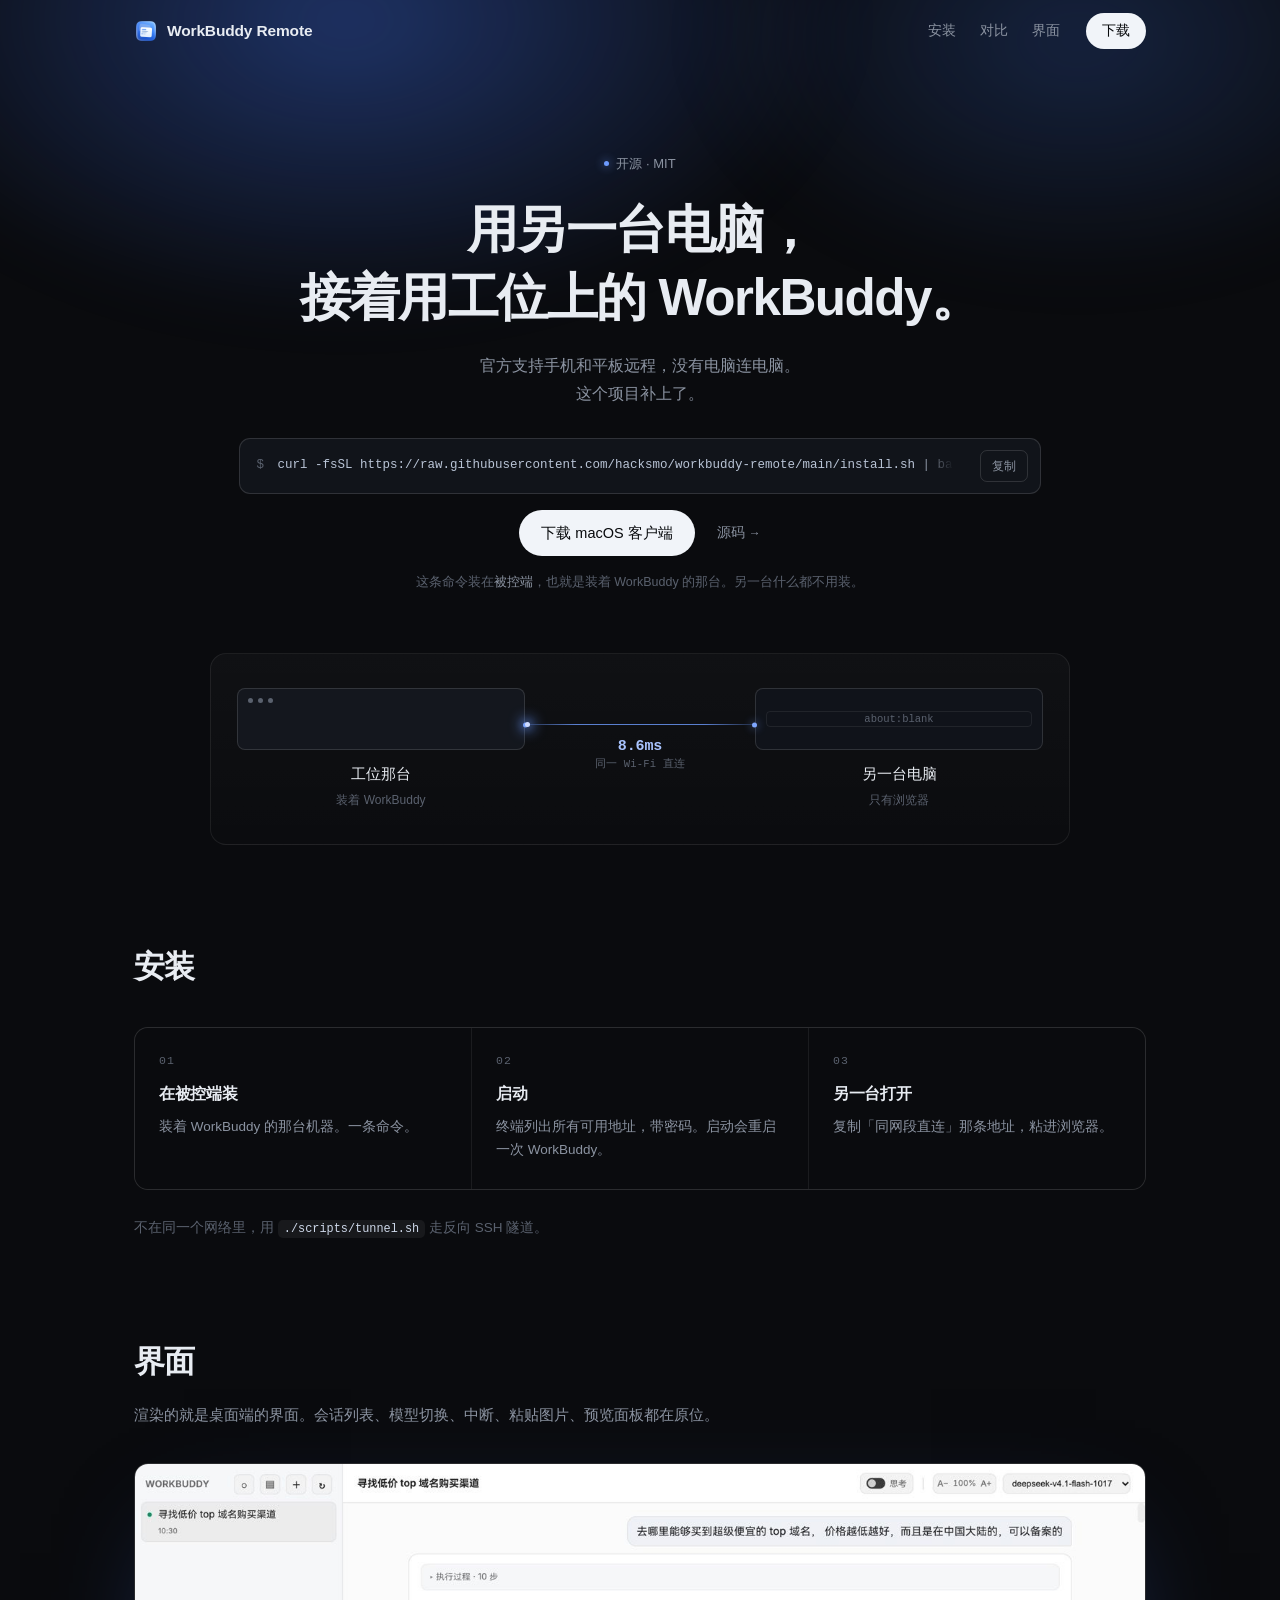
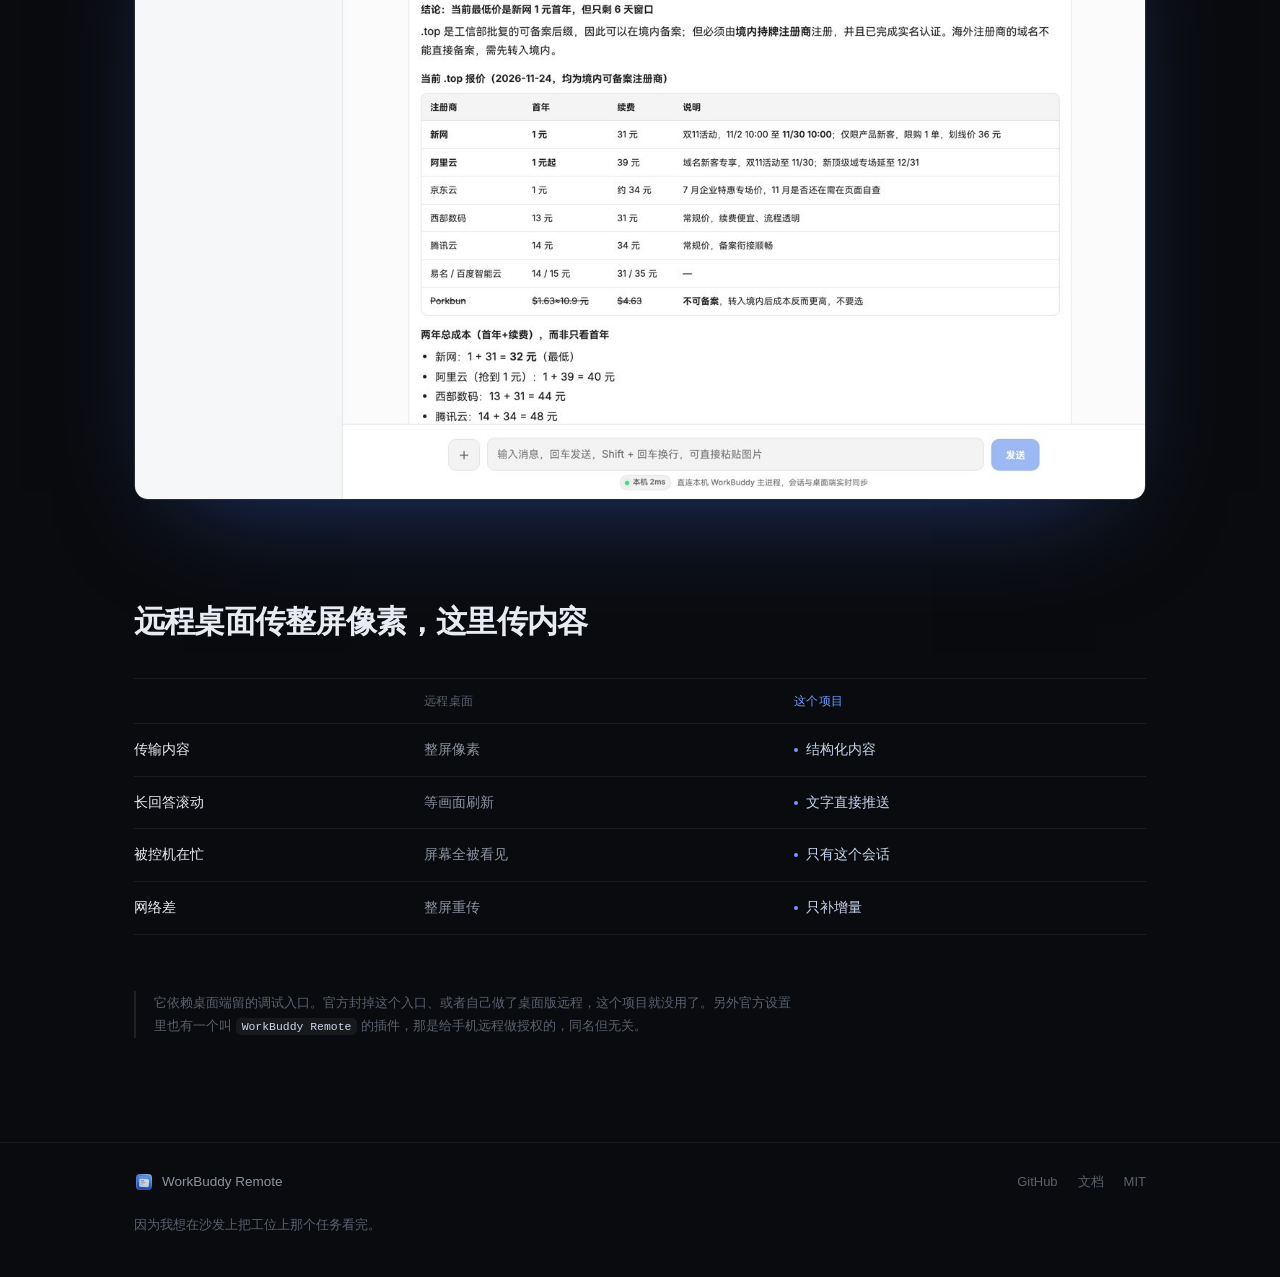
==== commit 742c35e3: "refactor(site): 继续删减 - 去掉事实条（四个数据点，首屏下方已经说过） - 去掉「实现上注意的地方」四张卡片（开发者向，访客不关心） - 「边界」不再单独起标题，压成对比表下方一段注" ====
--- a/site/index.html
+++ b/site/index.html
@@ -47,8 +47,6 @@
       <p class="fine">这条命令装在<b>被控端</b>，也就是装着 WorkBuddy 的那台。另一台什么都不用装。</p>
     </div>
 
-    <!-- 首屏示意图：两台机器之间的连线，这是整个项目的核心，
-         比放一张应用截图更直接说明它是干什么的。 -->
     <div class="diagram" aria-label="示意图：工位那台与另一台电脑之间建立直连">
       <div class="node">
         <div class="win-mini">
@@ -71,21 +69,8 @@
         <em>只有浏览器</em>
       </div>
     </div>
-
-    <p class="diagram-note">左边那个界面，原样出现在右边的浏览器里。</p>
   </div>
 </header>
-
-<section class="facts">
-  <div class="wrap">
-    <ul>
-      <li><b>一行安装</b><p>被控端跑一条命令，直接输出可访问的地址。</p></li>
-      <li><b>零安装</b><p>控制端只要浏览器。不装 WorkBuddy，不装 Node.js。</p></li>
-      <li><b>8.6ms</b><p>同网段自动走近路，比绕公网快 287 倍。</p></li>
-      <li><b>增量推送</b><p>长回答滚动只传新内容，不整段重发。</p></li>
-    </ul>
-  </div>
-</section>
 
 <section id="how" class="sec">
   <div class="wrap">
@@ -107,14 +92,14 @@
         <p>复制「同网段直连」那条地址，粘进浏览器。</p>
       </div>
     </div>
-    <p class="note">两台机器不在一个网络里，用 <code>./scripts/tunnel.sh</code> 走反向 SSH 隧道。</p>
+    <p class="note">不在同一个网络里，用 <code>./scripts/tunnel.sh</code> 走反向 SSH 隧道。</p>
   </div>
 </section>
 
-<section id="ui" class="sec shot-sec">
+<section id="ui" class="sec">
   <div class="wrap">
     <h2>界面</h2>
-    <p class="lead">渲染的就是桌面端的界面。发消息、看思考过程、读长回答，Markdown 和代码块正常显示。会话列表按空间分组，模型切换、中断、粘贴图片、预览面板都在原位。</p>
+    <p class="lead">渲染的就是桌面端的界面。会话列表、模型切换、中断、粘贴图片、预览面板都在原位。</p>
     <div class="shot">
       <a href="shot-app.jpg" target="_blank" rel="noopener">
         <img src="shot-app.jpg" alt="在另一台电脑浏览器里打开的 WorkBuddy 界面" loading="lazy">
@@ -139,33 +124,7 @@
 
 <section class="sec">
   <div class="wrap">
-    <h2>实现上注意的地方</h2>
-    <div class="cards">
-      <div class="card">
-        <h3>队列是同一份</h3>
-        <p>有些远程工具把消息存在浏览器本地，等回复结束再发。那样你排队的消息，坐在那台机器前的人看不到。这里直接走 WorkBuddy 的队列。</p>
-      </div>
-      <div class="card">
-        <h3>反向隧道</h3>
-        <p>公司和运营商通常只拦入站，不拦出站。用从内到外的反向隧道，不用处理 NAT 类型。</p>
-      </div>
-      <div class="card">
-        <h3>默认不裸奔</h3>
-        <p>默认监听局域网，但需要密码。密码自动生成，存本机，权限 600。不想让同网段访问就设 <code>WB_LAN=0</code>。</p>
-      </div>
-      <div class="card">
-        <h3>只要求被控端</h3>
-        <p>需要 macOS 或 Linux 的只有被控端。用来连的那台 Windows、Mac、Linux 都行。</p>
-      </div>
-    </div>
-  </div>
-</section>
-
-<section class="sec honest">
-  <div class="wrap">
-    <h2>边界</h2>
-    <p>它依赖桌面端留的调试入口。官方封掉这个入口，或者自己做了桌面版远程，这个项目就没用了。</p>
-    <p>另外官方设置里也有一个叫 <code>WorkBuddy Remote</code> 的插件，那是给手机远程做授权的，走官方云端通道。同名，和这个项目无关。</p>
+    <p class="caveat">它依赖桌面端留的调试入口。官方封掉这个入口、或者自己做了桌面版远程，这个项目就没用了。另外官方设置里也有一个叫 <code>WorkBuddy Remote</code> 的插件，那是给手机远程做授权的，同名但无关。</p>
   </div>
 </section>
 
--- a/site/site.css
+++ b/site/site.css
@@ -271,27 +271,6 @@
   font-family: var(--mono); letter-spacing: .02em;
 }
 
-.diagram-note {
-  font-size: 13px; color: var(--mu2);
-  margin-top: 18px; text-align: center;
-}
-
-/* ---------- 事实条 ---------- */
-.facts { padding: 84px 0 0 }
-.facts ul {
-  display: grid; grid-template-columns: repeat(4, 1fr);
-  list-style: none;
-  border-top: 1px solid var(--line);
-  border-bottom: 1px solid var(--line);
-}
-.facts li { padding: 22px 20px 24px; border-left: 1px solid var(--line) }
-.facts li:first-child { border-left: 0; padding-left: 0 }
-.facts b {
-  display: block; font-size: 12px; font-weight: 500;
-  color: var(--blue); letter-spacing: .04em; margin-bottom: 7px;
-}
-.facts p { font-size: 13.5px; line-height: 1.7; color: var(--mu) }
-
 /* ---------- 通用分节 ---------- */
 .sec { padding: 96px 0 0 }
 .sec > .wrap > h2 {
@@ -367,32 +346,17 @@
   background: var(--blue); margin-right: 8px; vertical-align: 2px;
 }
 
-/* ---------- 卡片 ---------- */
-.cards {
-  display: grid; grid-template-columns: 1fr 1fr;
-  gap: 16px; margin-top: 34px;
-}
-.card {
-  padding: 24px 22px 26px;
-  border: 1px solid var(--line);
-  border-radius: 14px;
-  background: var(--bg2);
-  transition: border-color .25s, background .25s;
-}
-.card:hover { border-color: var(--line2); background: #111419 }
-.card h3 { font-size: 15px; font-weight: 600; margin-bottom: 9px }
-.card p { font-size: 13.5px; line-height: 1.75; color: var(--mu) }
-
-/* 诚实声明：故意用一层很淡的琥珀色边框，和正文区分开，
-   读起来像脚注而不是卖点。 */
-.honest > .wrap {
-  border-left: 2px solid rgba(255, 208, 138, .32);
-  padding-left: 22px;
-}
-.honest h2 { font-size: 19px !important; margin-bottom: 12px !important }
-.honest p {
-  font-size: 13.5px; line-height: 1.8;
-  color: var(--mu); max-width: 680px; margin-bottom: 10px;
+/* 边界说明不单独起一节标题，压成一段小字。
+   它该被读到，但不该在页面上占一个和「安装」「界面」同级的标题。 */
+.caveat {
+  font-size: 13px; line-height: 1.8; color: var(--mu2);
+  max-width: 660px;
+  padding-left: 18px;
+  border-left: 2px solid rgba(255, 255, 255, .09);
+  /* 它夹在对比表和页脚之间。用 .sec 的 96px 上间距会留下一条空洞，
+     因为这段只有三行字、没有标题，视觉上撑不住那么大的空。
+     收紧到 56px，读起来像是表格的注脚，而不是新的一节。 */
+  margin-top: -40px;
 }
 
 /* ---------- footer ---------- */
@@ -422,12 +386,7 @@
 @media (max-width: 860px) and (min-width: 501px) {
   .links { display: none }
   .hero { padding-top: 108px }
-  .facts ul { grid-template-columns: 1fr 1fr }
-  .facts li { border-left: 0; padding-left: 0; border-top: 1px solid var(--line) }
-  .facts li:nth-child(-n+2) { border-top: 0 }
-  .facts li:nth-child(even) { padding-left: 18px; border-left: 1px solid var(--line) }
   .steps { grid-template-columns: 1fr }
-  .cards { grid-template-columns: 1fr }
   .tr.th { display: none }
   .tr { grid-template-columns: 1fr; padding: 16px 0 }
   .tr > span { padding: 2px 0; font-size: 13px }
@@ -447,8 +406,6 @@
   .cmd .cmd-scroll::after { width: 44px }
   .cta .row { gap: 14px }
   .sec { padding-top: 72px }
-  .facts { padding-top: 60px }
-  .honest > .wrap { padding-left: 16px }
 }
 
 @media (max-width: 500px) {
@@ -504,36 +461,7 @@
   .wire-tag b { font-size: 13px }
   .wire-tag em { font-size: 10px }
 
-  /* 窄屏两列时，只给「内容真正铺满」的情况画中间竖线。
-     桌面端靠 border-left + padding-left 撑出间距，但窄屏右列文字短、
-     单元格高度不一致时，那条线会显得贴在左列末尾，读起来像错位。
-     改成用 gap + 伪元素画线，线始终待在两格正中。 */
-  .facts ul {
-    grid-template-columns: 1fr 1fr;
-    column-gap: 22px;
-    /* 用 gap 取代 border 之后，外框的上下线要自己补回来 */
-    border-top: 1px solid var(--line);
-    border-bottom: 1px solid var(--line);
-  }
-  .facts li {
-    border-left: 0 !important;
-    padding-left: 0 !important;
-    padding-right: 0;
-    border-top: 1px solid var(--line);
-  }
-  .facts li:nth-child(-n+2) { border-top: 0 }
-  /* 右列不再靠自己画左边框，改成整行加一条中线。
-     上下各留 22px 是因为 li 的 padding 就是 22px 上 / 24px 下，
-     让线从文字顶对齐到文字底，不穿过分隔线。 */
-  .facts li:nth-child(even) { position: relative }
-  .facts li:nth-child(even)::before {
-    content: ""; position: absolute;
-    left: -11px; top: 22px; bottom: 24px; width: 1px;
-    background: var(--line);
-  }
-
   .steps { grid-template-columns: 1fr }
-  .cards { grid-template-columns: 1fr }
 
   /* 对比表在窄屏改成一格一块：三列并排会把中文挤成竖排单字 */
   .tr.th { display: none }
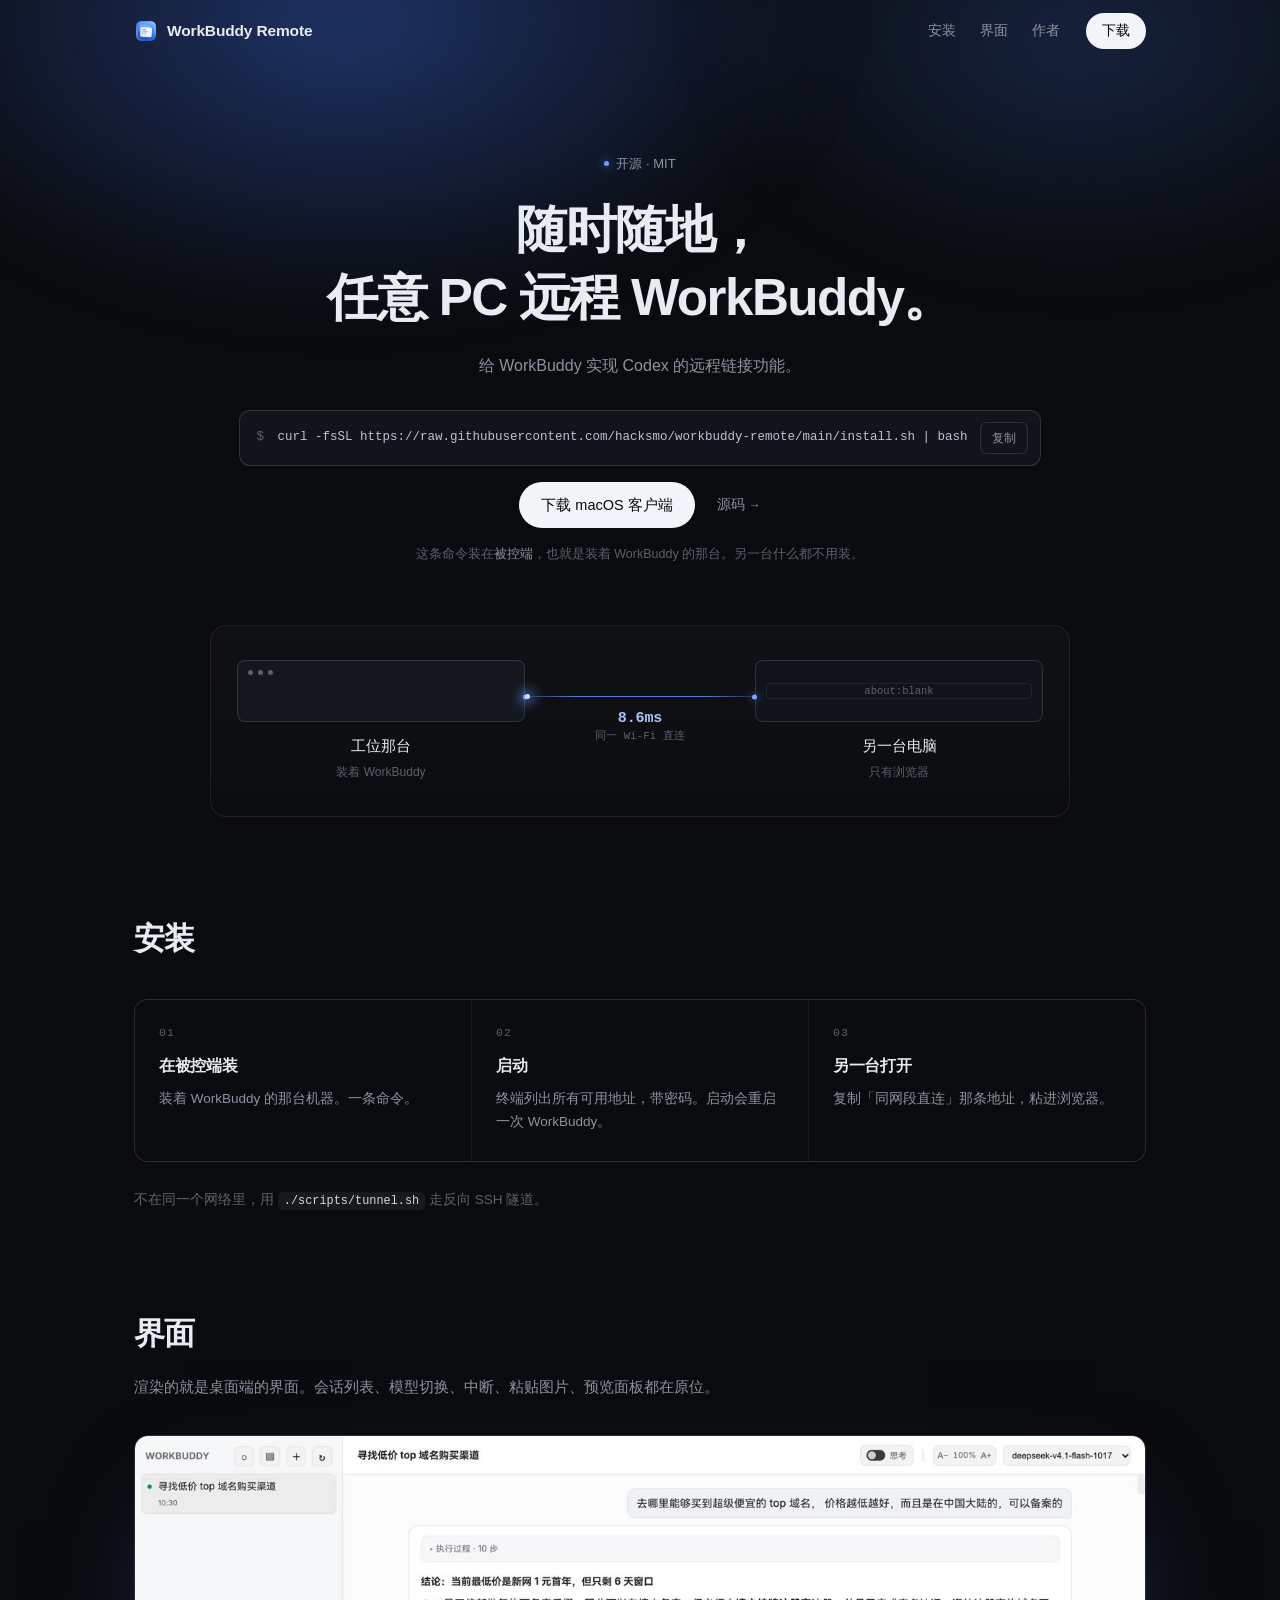
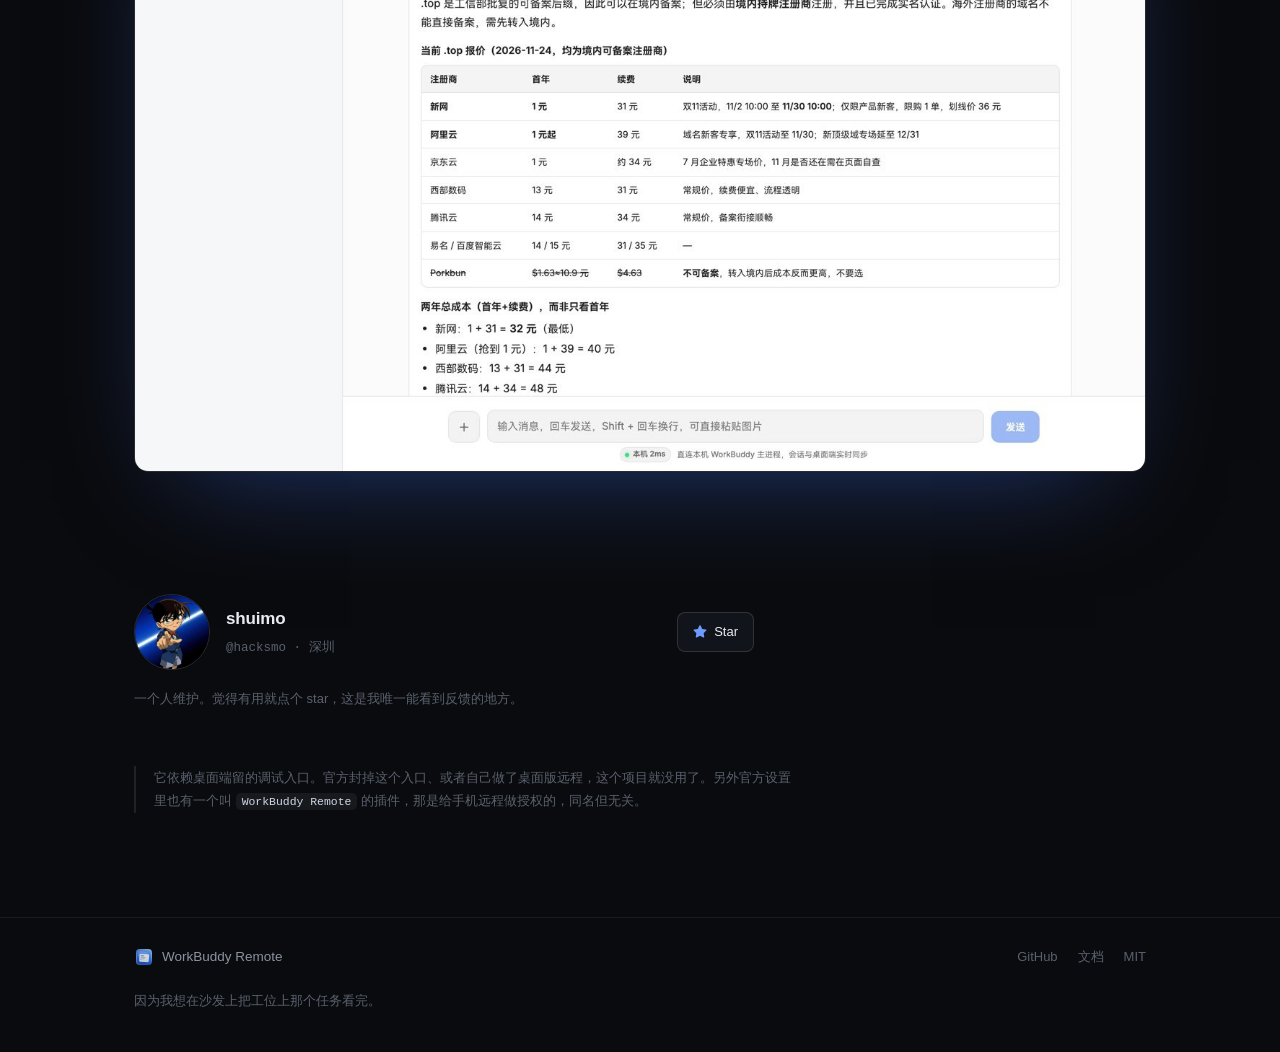
==== commit 1c1e61db: "feat(site): 对比表换成作者介绍 + star 入口，改首屏标题 - 删掉对比表整块（HTML + CSS 三处媒体查询里的 .tr 规则） - 换成作者块：GitHub 头像、shuimo" ====
--- a/site/index.html
+++ b/site/index.html
@@ -3,14 +3,14 @@
 <head>
 <meta charset="utf-8">
 <meta name="viewport" content="width=device-width, initial-scale=1">
-<title>WorkBuddy Remote — 用另一台电脑接着用工位上的 WorkBuddy</title>
-<meta name="description" content="WorkBuddy 官方只支持手机和平板远程。这个项目让你在另一台电脑的浏览器里打开工位那台的完整界面，会话、队列、模型配置都是同一份。开源，MIT。">
+<title>WorkBuddy Remote — 随时随地，任意 PC 远程 WorkBuddy</title>
+<meta name="description" content="给 WorkBuddy 实现 Codex 那样的远程链接。在任意一台电脑的浏览器里打开工位那台的完整界面，会话、队列、模型配置都是同一份。开源，MIT。">
 <meta name="theme-color" content="#0a0b0e">
 <link rel="icon" href="icon-512.png">
 <link rel="apple-touch-icon" href="apple-touch-icon.png">
 <meta property="og:type" content="website">
-<meta property="og:title" content="WorkBuddy Remote — 电脑连电脑">
-<meta property="og:description" content="在另一台电脑的浏览器里打开工位那台的完整界面。开源，MIT。">
+<meta property="og:title" content="WorkBuddy Remote — 随时随地，任意 PC 远程 WorkBuddy">
+<meta property="og:description" content="给 WorkBuddy 实现 Codex 那样的远程链接。在任意一台电脑的浏览器里打开工位那台的完整界面。开源，MIT。">
 <meta property="og:image" content="shot-app.jpg">
 <meta name="twitter:card" content="summary_large_image">
 <link rel="stylesheet" href="site.css">
@@ -22,8 +22,8 @@
     <a class="logo" href="/"><img src="icon-512.png" alt="" width="24" height="24">WorkBuddy Remote</a>
     <div class="links">
       <a href="#how">安装</a>
-      <a href="#why">对比</a>
       <a href="#ui">界面</a>
+      <a href="#author">作者</a>
     </div>
     <a class="btn sm" href="https://github.com/hacksmo/workbuddy-remote/releases/latest">下载</a>
   </div>
@@ -32,8 +32,8 @@
 <header class="hero">
   <div class="wrap">
     <p class="tag"><i></i>开源 · MIT</p>
-    <h1>用另一台电脑，<br>接着用工位上的 WorkBuddy。</h1>
-    <p class="sub">官方支持手机和平板远程，没有电脑连电脑。<br class="wide">这个项目补上了。</p>
+    <h1>随时随地，<br>任意 PC 远程 WorkBuddy。</h1>
+    <p class="sub">给 WorkBuddy 实现 Codex 的远程链接功能。</p>
 
     <div class="cta">
       <div class="cmd">
@@ -109,20 +109,25 @@
   </div>
 </section>
 
-<section id="why" class="sec">
-  <div class="wrap">
-    <h2>远程桌面传整屏像素，这里传内容</h2>
-    <div class="table">
-      <div class="tr th"><span></span><span>远程桌面</span><span>这个项目</span></div>
-      <div class="tr"><span>传输内容</span><span>整屏像素</span><span class="good">结构化内容</span></div>
-      <div class="tr"><span>长回答滚动</span><span>等画面刷新</span><span class="good">文字直接推送</span></div>
-      <div class="tr"><span>被控机在忙</span><span>屏幕全被看见</span><span class="good">只有这个会话</span></div>
-      <div class="tr"><span>网络差</span><span>整屏重传</span><span class="good">只补增量</span></div>
-    </div>
-  </div>
-</section>
-
-<section class="sec">
+<section id="author" class="sec">
+  <div class="wrap">
+    <div class="author">
+      <img class="avatar" src="avatar.jpg" alt="shuimo" width="76" height="76">
+      <div class="who">
+        <b>shuimo</b>
+        <span>@hacksmo · 深圳</span>
+      </div>
+      <a class="star" href="https://github.com/hacksmo/workbuddy-remote" target="_blank" rel="noopener">
+        <svg viewBox="0 0 16 16" width="14" height="14" aria-hidden="true"><path fill="currentColor" d="M8 .25a.75.75 0 0 1 .673.418l1.882 3.815 4.21.612a.75.75 0 0 1 .416 1.279l-3.046 2.97.719 4.192a.75.75 0 0 1-1.088.791L8 12.347l-3.766 1.98a.75.75 0 0 1-1.088-.79l.72-4.194L.818 6.374a.75.75 0 0 1 .416-1.28l4.21-.611L7.327.668A.75.75 0 0 1 8 .25Z"/></svg>
+        <span>Star</span>
+        <em class="cnt" hidden></em>
+      </a>
+    </div>
+    <p class="author-note">一个人维护。觉得有用就点个 star，这是我唯一能看到反馈的地方。</p>
+  </div>
+</section>
+
+<section class="sec sec-note">
   <div class="wrap">
     <p class="caveat">它依赖桌面端留的调试入口。官方封掉这个入口、或者自己做了桌面版远程，这个项目就没用了。另外官方设置里也有一个叫 <code>WorkBuddy Remote</code> 的插件，那是给手机远程做授权的，同名但无关。</p>
   </div>
@@ -175,12 +180,38 @@
   if (t) location.replace('/app?token=' + encodeURIComponent(t));
 })();
 
+/* 命令条只有在真的放不下时才显示右侧渐隐。
+   桌面端整条命令是 713px、容器也是 713px，无条件画遮罩会把
+   结尾的 `| bash` 盖住一半，看起来像命令被截断了。 */
+(function () {
+  var sc = document.querySelector('.cmd-scroll');
+  var code = sc && sc.querySelector('code');
+  if (!code) return;
+  var sync = function () { sc.classList.toggle('scrollable', code.scrollWidth > code.clientWidth + 1); };
+  sync(); addEventListener('resize', sync);
+  if (document.fonts && document.fonts.ready) document.fonts.ready.then(sync);
+})();
+
 /* 导航滚动时加背景 */
 (function () {
   var nav = document.querySelector('nav.top');
   var on = function () { nav.classList.toggle('scrolled', window.scrollY > 12); };
   on(); addEventListener('scroll', on, { passive: true });
 })();
+
+/* star 数。拿不到、或者还是 0 就不显示数字 —— 新仓库挂个「0」比不挂更难看。
+   走 GitHub 公开 API，有 60 次/小时的限流，失败是常态，所以静默降级。 */
+(function () {
+  var el = document.querySelector('.star .cnt');
+  if (!el) return;
+  fetch('https://api.github.com/repos/hacksmo/workbuddy-remote', {
+    headers: { Accept: 'application/vnd.github+json' }
+  }).then(function (r) { return r.ok ? r.json() : null; }).then(function (d) {
+    if (!d || !d.stargazers_count) return;
+    el.textContent = d.stargazers_count;
+    el.hidden = false;
+  }).catch(function () {});
+})();
 </script>
 </body>
 </html>
--- a/site/site.css
+++ b/site/site.css
@@ -165,7 +165,10 @@
   text-align: left;
 }
 .cmd .cmd-scroll { position: relative; min-width: 0; flex: 1; overflow: hidden }
-.cmd .cmd-scroll::after {
+/* 渐隐层只在代码真的溢出时才出现（JS 加 .scrollable）。
+   之前是无条件画在右侧，桌面端命令本来整条放得下（713px = 713px），
+   这层 52px 的遮罩反而把结尾的 `| bash` 盖住了。 */
+.cmd .cmd-scroll.scrollable::after {
   content: ""; position: absolute; top: -2px; right: 0; bottom: -2px; width: 52px;
   background: linear-gradient(90deg, rgba(17, 20, 26, 0) 0%, var(--card) 72%);
   pointer-events: none;
@@ -315,36 +318,51 @@
 /* 提示只在窄屏出现。桌面上截图本来就是 1400px 铺满，不需要点开。 */
 .shot-hint { display: none }
 
-/* ---------- 对比表 ---------- */
-.table {
-  border-top: 1px solid var(--line);
-  border-bottom: 1px solid var(--line);
-  margin-top: 30px;
-}
-.tr {
-  display: grid;
-  grid-template-columns: 1.1fr 1.5fr 1.5fr;
-  border-top: 1px solid var(--line);
-}
-.tr:first-child { border-top: 0 }
-.tr > span {
-  padding: 15px 18px;
-  font-size: 13.5px;
-  color: var(--mu);
-  line-height: 1.6;
-}
-.tr > span:first-child { color: var(--tx); padding-left: 0 }
-.tr.th > span {
-  font-size: 11.5px; color: var(--mu2);
-  letter-spacing: .05em; padding-top: 13px; padding-bottom: 13px;
-}
-.tr.th > span:last-child { color: var(--blue) }
-.tr .good { color: #c8d6ef }
-.tr .good::before {
-  content: ""; display: inline-block;
-  width: 4px; height: 4px; border-radius: 50%;
-  background: var(--blue); margin-right: 8px; vertical-align: 2px;
-}
+/* ---------- 作者 / star ---------- */
+/* 对比表删掉后这块顶上来。它不是营销位，是「谁做的、要不要支持一下」，
+   所以不用卡片、不加边框，一行头像加一行字，跟页面其他部分同一个语气。 */
+.author {
+  display: flex; align-items: center; gap: 16px;
+  margin-top: 26px;
+  flex-wrap: wrap;
+  /* 不铺满 1060px 的 wrap。star 按钮用 margin-left:auto 推到右端，
+     铺满的话它离头像有 900px，中间一片空，看着不像一组东西。
+     收到 620px，按钮落在名字右侧一臂距离内。 */
+  max-width: 620px;
+}
+.author .avatar {
+  width: 76px; height: 76px;
+  border-radius: 50%;
+  border: 1px solid var(--line2);
+  flex-shrink: 0;
+}
+.author .who { display: flex; flex-direction: column; gap: 4px; min-width: 0 }
+.author .who b { font-size: 17px; font-weight: 600; color: var(--tx); letter-spacing: -.01em }
+.author .who span { font-size: 12.5px; color: var(--mu2); font-family: var(--mono) }
+
+/* star 按钮推到右边，和左边的人分开 */
+.author .star {
+  margin-left: auto;
+  display: inline-flex; align-items: center; gap: 7px;
+  padding: 8px 15px;
+  border: 1px solid var(--line2);
+  border-radius: 8px;
+  font-size: 13px; color: var(--tx);
+  text-decoration: none;
+  background: var(--card);
+  transition: border-color .18s, background .18s, transform .1s;
+}
+.author .star:hover { border-color: rgba(109, 155, 255, .5); background: #151a23 }
+.author .star:active { transform: scale(.97) }
+.author .star svg { color: var(--blue); flex-shrink: 0 }
+/* 数字用等宽、浅一档，别让它和 Star 两个字抢注意力 */
+.author .star .cnt {
+  font-family: var(--mono); font-size: 12px;
+  color: var(--mu); padding-left: 7px;
+  border-left: 1px solid var(--line2);
+  font-style: normal;
+}
+.author-note { font-size: 13px; color: var(--mu2); margin-top: 18px; line-height: 1.7; max-width: 620px }
 
 /* 边界说明不单独起一节标题，压成一段小字。
    它该被读到，但不该在页面上占一个和「安装」「界面」同级的标题。 */
@@ -353,11 +371,11 @@
   max-width: 660px;
   padding-left: 18px;
   border-left: 2px solid rgba(255, 255, 255, .09);
-  /* 它夹在对比表和页脚之间。用 .sec 的 96px 上间距会留下一条空洞，
-     因为这段只有三行字、没有标题，视觉上撑不住那么大的空。
-     收紧到 56px，读起来像是表格的注脚，而不是新的一节。 */
-  margin-top: -40px;
-}
+}
+/* 这段只有三行字、没有标题，撑不住 .sec 的 96px 上间距。
+   间距改由 section 自己给，不要再给 .caveat 加 margin-top ——
+   两个都加会叠成 152px，中间留一条空洞。 */
+.sec-note { padding-top: 56px }
 
 /* ---------- footer ---------- */
 footer {
@@ -387,13 +405,6 @@
   .links { display: none }
   .hero { padding-top: 108px }
   .steps { grid-template-columns: 1fr }
-  .tr.th { display: none }
-  .tr { grid-template-columns: 1fr; padding: 16px 0 }
-  .tr > span { padding: 2px 0; font-size: 13px }
-  .tr > span:first-child { font-size: 11.5px; color: var(--mu2); letter-spacing: .04em; margin-bottom: 6px }
-  .tr .good::before { width: auto; height: auto; border-radius: 0; background: none }
-  .tr > span:nth-child(2)::before { content: "远程桌面 · "; color: var(--mu2) }
-  .tr > span:nth-child(3)::before { content: "这个项目 · "; color: var(--mu2) }
   footer .wrap { flex-direction: column; align-items: flex-start; gap: 14px }
 }
 
@@ -403,7 +414,7 @@
   /* 12.5px 在手机上不好读，而且这条命令是唯一入口，不该缩到次要。
      11px 那版截图里已经糊成一片，加到 12px 并缩小左右内边距换空间。 */
   .cmd code { font-size: 12px }
-  .cmd .cmd-scroll::after { width: 44px }
+  .cmd .cmd-scroll.scrollable::after { width: 44px }
   .cta .row { gap: 14px }
   .sec { padding-top: 72px }
 }
@@ -463,26 +474,16 @@
 
   .steps { grid-template-columns: 1fr }
 
-  /* 对比表在窄屏改成一格一块：三列并排会把中文挤成竖排单字 */
-  .tr.th { display: none }
-  .tr {
-    grid-template-columns: 1fr;
-    padding: 16px 0;
-  }
-  .tr > span { padding: 2px 0; font-size: 13px }
-  .tr > span:first-child {
-    font-size: 11.5px; color: var(--mu2);
-    letter-spacing: .04em; margin-bottom: 6px;
-  }
-  /* 这里必须把 .good::before 的 width 放回 auto。
-     桌面端那个点是 4px 的空圆圈，靠 width/height 撑出来的；
-     窄屏改成塞「这个项目 · 」四个字，选择器权重更高的这条规则
-     只覆盖了 content，没覆盖 width —— 于是文字被压在 4px 宽的盒子里，
-     一个字一行，整列竖排。这是移动端最难看的一处。 */
-  .tr .good { color: #c8d6ef }
-  .tr .good::before { width: auto; height: auto; border-radius: 0; background: none; }
-  .tr > span:nth-child(2)::before { content: "远程桌面 · "; color: var(--mu2) }
-  .tr > span:nth-child(3)::before { content: "这个项目 · "; color: var(--mu2) }
+  /* 作者块在窄屏竖排：头像和名字一行，star 按钮换到下面占满宽。
+     挤在一行的话，按钮会被压到 100px 以内，「Star」和数字都会折行。 */
+  .author { gap: 14px }
+  .author .avatar { width: 60px; height: 60px }
+  .author .who b { font-size: 16px }
+  .author .star {
+    margin-left: 0; width: 100%;
+    justify-content: center;
+    padding: 11px 15px;
+  }
 
   footer .wrap { flex-direction: column; align-items: flex-start; gap: 14px }
   .f-right { gap: 18px }
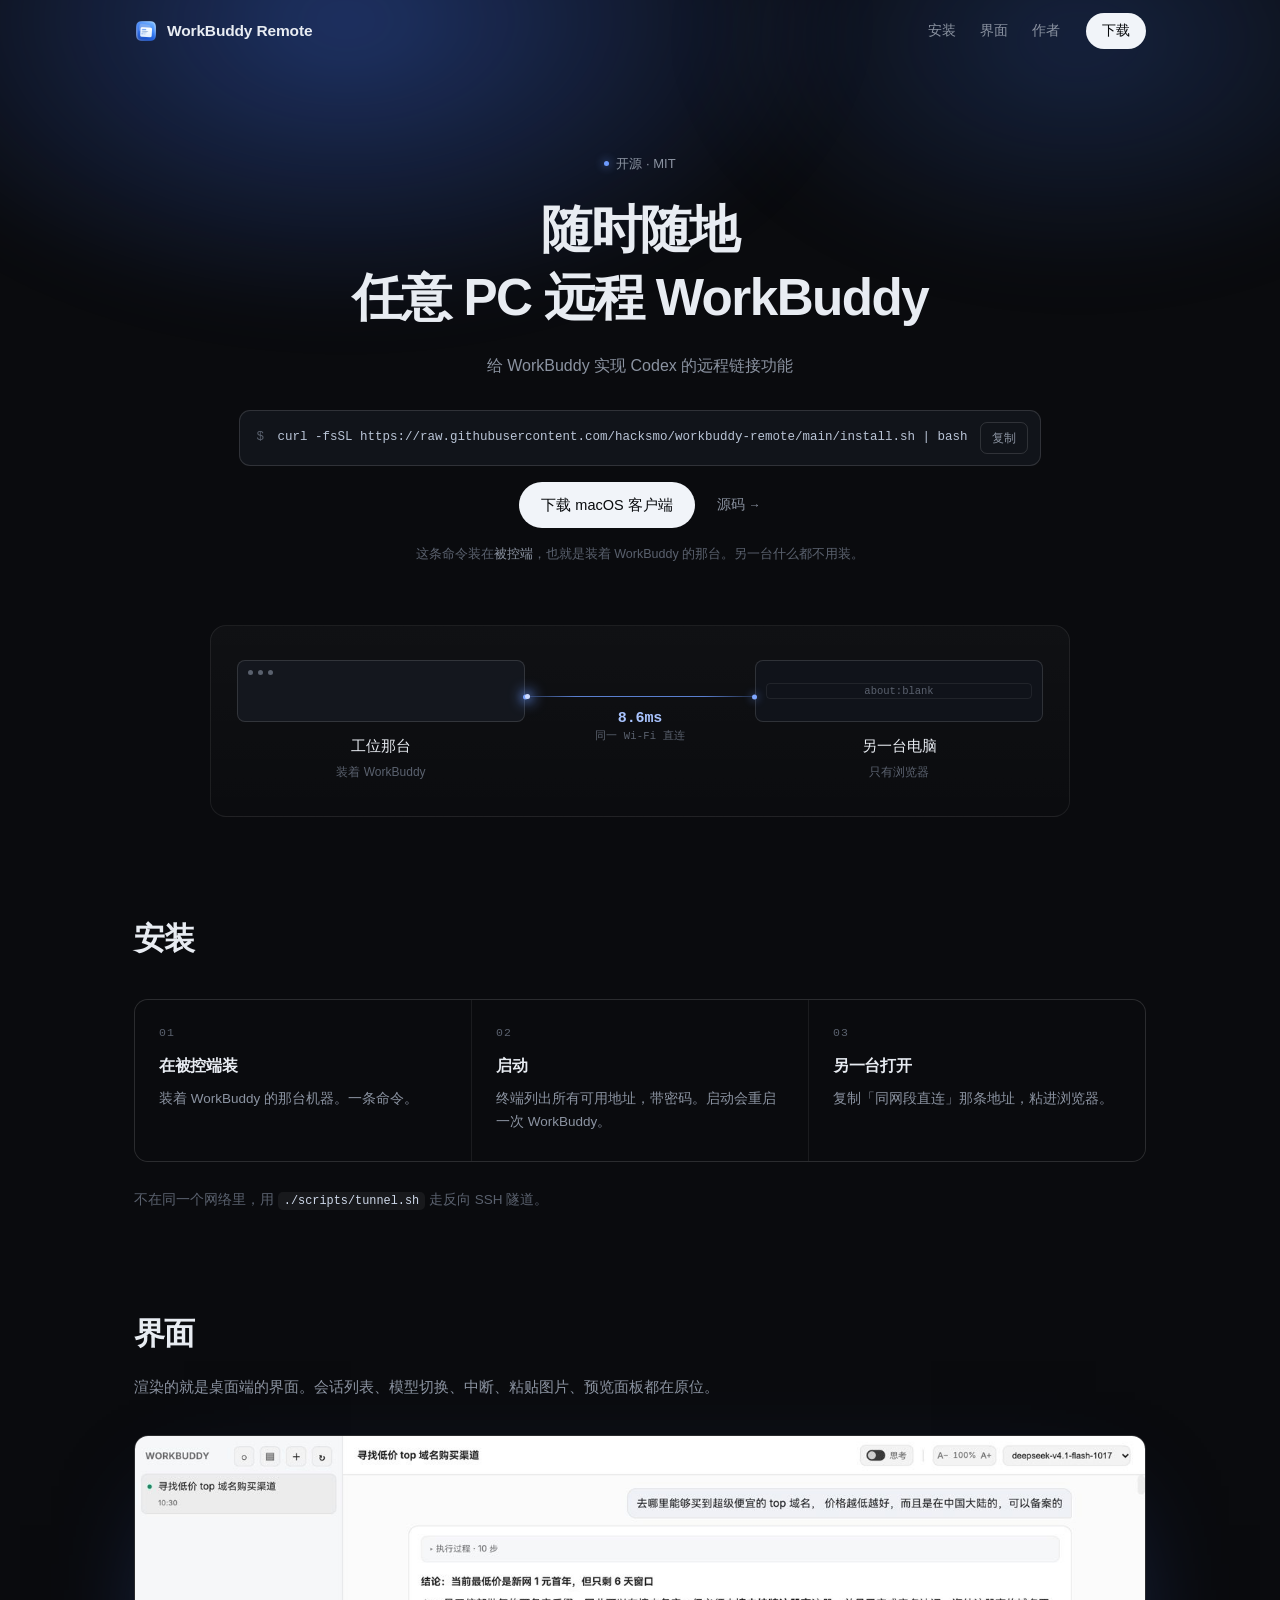
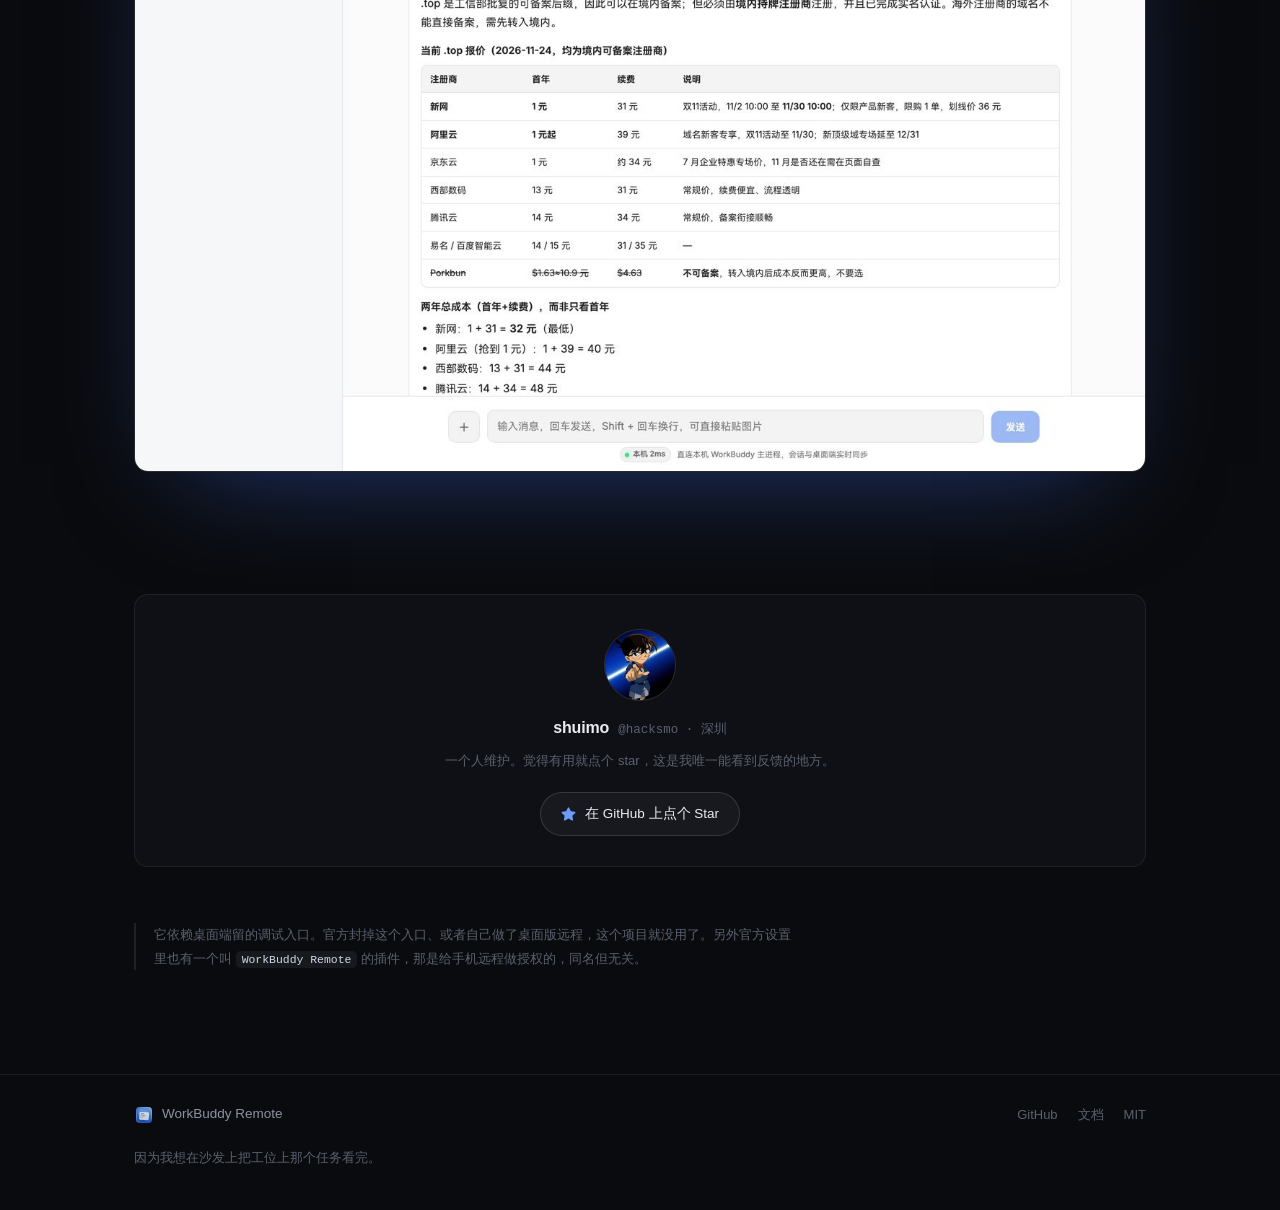
==== commit a2560f68: "style(site): 作者区块重做成居中卡片，标题去掉标点 用户反馈「开发者这边没有样式、排版拉跨」。原因：整页其他节都是 「h2 + 卡片」，只有作者块是几个裸元素散在 620px 里，头像和 " ====
--- a/site/index.html
+++ b/site/index.html
@@ -3,13 +3,13 @@
 <head>
 <meta charset="utf-8">
 <meta name="viewport" content="width=device-width, initial-scale=1">
-<title>WorkBuddy Remote — 随时随地，任意 PC 远程 WorkBuddy</title>
+<title>WorkBuddy Remote — 随时随地 任意 PC 远程 WorkBuddy</title>
 <meta name="description" content="给 WorkBuddy 实现 Codex 那样的远程链接。在任意一台电脑的浏览器里打开工位那台的完整界面，会话、队列、模型配置都是同一份。开源，MIT。">
 <meta name="theme-color" content="#0a0b0e">
 <link rel="icon" href="icon-512.png">
 <link rel="apple-touch-icon" href="apple-touch-icon.png">
 <meta property="og:type" content="website">
-<meta property="og:title" content="WorkBuddy Remote — 随时随地，任意 PC 远程 WorkBuddy">
+<meta property="og:title" content="WorkBuddy Remote — 随时随地 任意 PC 远程 WorkBuddy">
 <meta property="og:description" content="给 WorkBuddy 实现 Codex 那样的远程链接。在任意一台电脑的浏览器里打开工位那台的完整界面。开源，MIT。">
 <meta property="og:image" content="shot-app.jpg">
 <meta name="twitter:card" content="summary_large_image">
@@ -32,8 +32,8 @@
 <header class="hero">
   <div class="wrap">
     <p class="tag"><i></i>开源 · MIT</p>
-    <h1>随时随地，<br>任意 PC 远程 WorkBuddy。</h1>
-    <p class="sub">给 WorkBuddy 实现 Codex 的远程链接功能。</p>
+    <h1>随时随地<br>任意 PC 远程 WorkBuddy</h1>
+    <p class="sub">给 WorkBuddy 实现 Codex 的远程链接功能</p>
 
     <div class="cta">
       <div class="cmd">
@@ -111,19 +111,16 @@
 
 <section id="author" class="sec">
   <div class="wrap">
-    <div class="author">
-      <img class="avatar" src="avatar.jpg" alt="shuimo" width="76" height="76">
-      <div class="who">
-        <b>shuimo</b>
-        <span>@hacksmo · 深圳</span>
-      </div>
-      <a class="star" href="https://github.com/hacksmo/workbuddy-remote" target="_blank" rel="noopener">
-        <svg viewBox="0 0 16 16" width="14" height="14" aria-hidden="true"><path fill="currentColor" d="M8 .25a.75.75 0 0 1 .673.418l1.882 3.815 4.21.612a.75.75 0 0 1 .416 1.279l-3.046 2.97.719 4.192a.75.75 0 0 1-1.088.791L8 12.347l-3.766 1.98a.75.75 0 0 1-1.088-.79l.72-4.194L.818 6.374a.75.75 0 0 1 .416-1.28l4.21-.611L7.327.668A.75.75 0 0 1 8 .25Z"/></svg>
-        <span>Star</span>
+    <div class="author-card">
+      <img class="avatar" src="avatar.jpg" alt="shuimo" width="72" height="72">
+      <b>shuimo<span>@hacksmo · 深圳</span></b>
+      <p>一个人维护。觉得有用就点个 star，这是我唯一能看到反馈的地方。</p>
+      <a class="star" href="https://github.com/hacksmo/workbuddy-remote" target="_blank" rel="noopener" aria-label="在 GitHub 上给 WorkBuddy Remote 点 star">
+        <svg viewBox="0 0 16 16" width="15" height="15" aria-hidden="true"><path fill="currentColor" d="M8 .25a.75.75 0 0 1 .673.418l1.882 3.815 4.21.612a.75.75 0 0 1 .416 1.279l-3.046 2.97.719 4.192a.75.75 0 0 1-1.088.791L8 12.347l-3.766 1.98a.75.75 0 0 1-1.088-.79l.72-4.194L.818 6.374a.75.75 0 0 1 .416-1.28l4.21-.611L7.327.668A.75.75 0 0 1 8 .25Z"/></svg>
+        <span>在 GitHub 上点个 Star</span>
         <em class="cnt" hidden></em>
       </a>
     </div>
-    <p class="author-note">一个人维护。觉得有用就点个 star，这是我唯一能看到反馈的地方。</p>
   </div>
 </section>
 
--- a/site/site.css
+++ b/site/site.css
@@ -319,50 +319,74 @@
 .shot-hint { display: none }
 
 /* ---------- 作者 / star ---------- */
-/* 对比表删掉后这块顶上来。它不是营销位，是「谁做的、要不要支持一下」，
-   所以不用卡片、不加边框，一行头像加一行字，跟页面其他部分同一个语气。 */
-.author {
-  display: flex; align-items: center; gap: 16px;
+/* 单作者页面的署名区。用户说原来「没有样式、排版拉跨」，原因很实在：
+   整页其他节都是「h2 + 卡片」，只有这块是几个裸元素在 620px 里散着摆，
+   头像和 Star 中间空 400px。
+   现在按作者卡的标准做法来（avatar / name / bio / 一个 action），
+   改成居中竖排 —— 只有一个人，横排一定会剩出大片空白；
+   竖排每行都是居中的，空白变成对称的留白，看着像有意留的。
+   参考：Zed 的团队页、sitemd 的 author-card 规范。 */
+.author-card {
   margin-top: 26px;
-  flex-wrap: wrap;
-  /* 不铺满 1060px 的 wrap。star 按钮用 margin-left:auto 推到右端，
-     铺满的话它离头像有 900px，中间一片空，看着不像一组东西。
-     收到 620px，按钮落在名字右侧一臂距离内。 */
-  max-width: 620px;
-}
-.author .avatar {
-  width: 76px; height: 76px;
+  padding: 34px 24px 30px;
+  border: 1px solid var(--line);
+  border-radius: 14px;
+  background: var(--bg2);
+  text-align: center;
+}
+.author-card .avatar {
+  width: 72px; height: 72px;
   border-radius: 50%;
   border: 1px solid var(--line2);
-  flex-shrink: 0;
-}
-.author .who { display: flex; flex-direction: column; gap: 4px; min-width: 0 }
-.author .who b { font-size: 17px; font-weight: 600; color: var(--tx); letter-spacing: -.01em }
-.author .who span { font-size: 12.5px; color: var(--mu2); font-family: var(--mono) }
-
-/* star 按钮推到右边，和左边的人分开 */
-.author .star {
-  margin-left: auto;
-  display: inline-flex; align-items: center; gap: 7px;
-  padding: 8px 15px;
+  margin: 0 auto;
+}
+.author-card > b {
+  display: flex; align-items: baseline; justify-content: center; gap: 9px;
+  flex-wrap: wrap;
+  margin-top: 14px;
+  font-size: 16px; font-weight: 600; color: var(--tx);
+  letter-spacing: -.01em;
+}
+.author-card > b span {
+  font: 400 12.5px var(--mono); color: var(--mu2);
+  letter-spacing: 0;
+}
+.author-card > p {
+  font-size: 13px; line-height: 1.7; color: var(--mu2);
+  /* 390px 会让「…反馈的地方。」折出孤零零的三个字。
+     放到 420 一行正好放下，不折行。 */
+  margin: 8px auto 0;
+  max-width: 420px;
+}
+
+/* Star 是这块唯一的主操作，居中放在下面，和上面的文字形成一组。
+   做法和 .btn 一致：胶囊、按压回弹、hover 有蓝边。 */
+.author-card .star {
+  display: inline-flex; align-items: center; justify-content: center; gap: 9px;
+  margin-top: 20px;
+  padding: 10px 20px;
   border: 1px solid var(--line2);
-  border-radius: 8px;
-  font-size: 13px; color: var(--tx);
+  border-radius: 999px;
+  font-size: 13.5px; font-weight: 500; color: var(--tx);
   text-decoration: none;
-  background: var(--card);
-  transition: border-color .18s, background .18s, transform .1s;
-}
-.author .star:hover { border-color: rgba(109, 155, 255, .5); background: #151a23 }
-.author .star:active { transform: scale(.97) }
-.author .star svg { color: var(--blue); flex-shrink: 0 }
-/* 数字用等宽、浅一档，别让它和 Star 两个字抢注意力 */
-.author .star .cnt {
+  background: rgba(255, 255, 255, .04);
+  transition: border-color .18s, background .18s, transform .18s;
+}
+.author-card .star:hover {
+  border-color: rgba(109, 155, 255, .55);
+  background: rgba(109, 155, 255, .1);
+  transform: translateY(-1px);
+}
+.author-card .star:active { transform: scale(.97) }
+.author-card .star svg { color: var(--blue); flex-shrink: 0 }
+/* 数字用等宽、浅一档，别让它和文字抢注意力 */
+.author-card .star .cnt {
   font-family: var(--mono); font-size: 12px;
-  color: var(--mu); padding-left: 7px;
+  color: var(--mu); padding-left: 9px;
   border-left: 1px solid var(--line2);
   font-style: normal;
-}
-.author-note { font-size: 13px; color: var(--mu2); margin-top: 18px; line-height: 1.7; max-width: 620px }
+  font-variant-numeric: tabular-nums;
+}
 
 /* 边界说明不单独起一节标题，压成一段小字。
    它该被读到，但不该在页面上占一个和「安装」「界面」同级的标题。 */
@@ -474,16 +498,12 @@
 
   .steps { grid-template-columns: 1fr }
 
-  /* 作者块在窄屏竖排：头像和名字一行，star 按钮换到下面占满宽。
-     挤在一行的话，按钮会被压到 100px 以内，「Star」和数字都会折行。 */
-  .author { gap: 14px }
-  .author .avatar { width: 60px; height: 60px }
-  .author .who b { font-size: 16px }
-  .author .star {
-    margin-left: 0; width: 100%;
-    justify-content: center;
-    padding: 11px 15px;
-  }
+  /* 作者卡在窄屏只需要收紧内边距和头像，结构不动 ——
+     它本来就是居中的，窄屏反而更自然。 */
+  .author-card { padding: 32px 18px 30px }
+  .author-card .avatar { width: 60px; height: 60px }
+  .author-card > b { font-size: 15px; margin-top: 12px }
+  .author-card .star { margin-top: 18px }
 
   footer .wrap { flex-direction: column; align-items: flex-start; gap: 14px }
   .f-right { gap: 18px }
